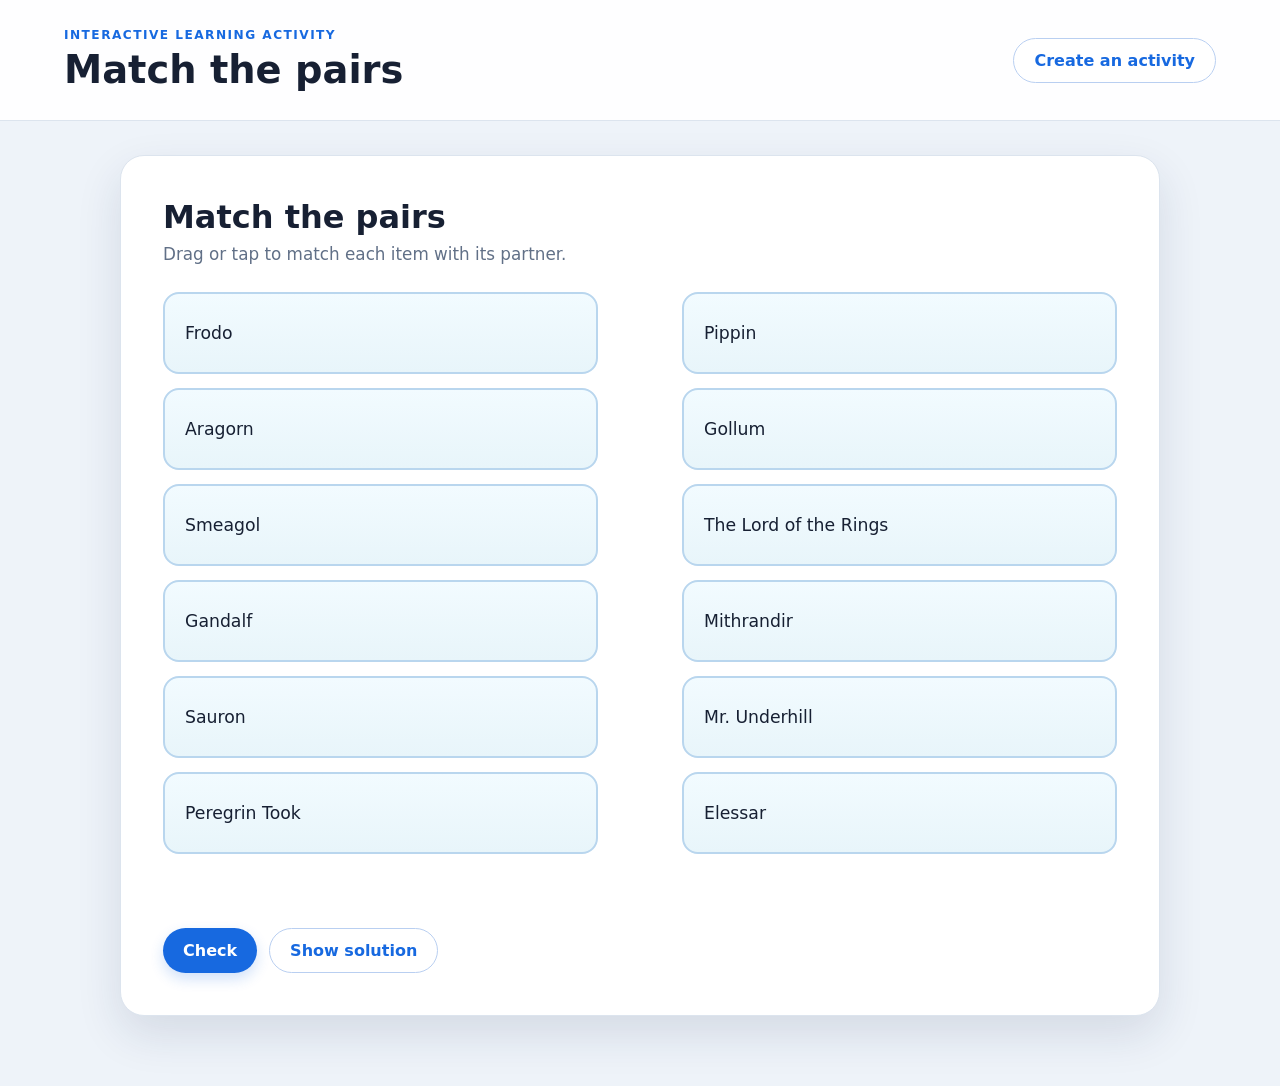
==== index.html @ a9bba8ea "Add files via upload" ====
<!doctype html>
<html lang="en">
<head>
  <meta charset="utf-8">
  <meta name="viewport" content="width=device-width,initial-scale=1">
  <title>Matching Activity</title>
  <link rel="stylesheet" href="css/shared.css">
  <link rel="stylesheet" href="css/player.css">
</head>
<body>
  <header class="site-header">
    <div>
      <p class="eyebrow">Interactive learning activity</p>
      <h1 id="pageTitle">Matching Activity</h1>
    </div>
    <a class="button button-secondary" href="creator.html">Create an activity</a>
  </header>
  <main class="page-shell">
    <div id="activityRoot" class="activity-card" aria-live="polite"></div>
  </main>
  <script src="js/matching-engine.js"></script>
  <script src="js/player.js"></script>
</body>
</html>
---- css/shared.css ----
:root{--ink:#172033;--muted:#617087;--line:#dce4ee;--surface:#fff;--soft:#f5f8fc;--brand:#1769e0;--brand-dark:#0f52b7;--success:#159a78;--danger:#df3154;--shadow:0 18px 45px rgba(26,45,80,.12);font-family:Inter,ui-sans-serif,system-ui,-apple-system,BlinkMacSystemFont,"Segoe UI",sans-serif;color:var(--ink);background:#eef3f9}*{box-sizing:border-box}body{margin:0;min-height:100vh}button,input,textarea{font:inherit}button{cursor:pointer}.site-header{display:flex;align-items:center;justify-content:space-between;gap:24px;padding:28px clamp(20px,5vw,72px);background:rgba(255,255,255,.9);border-bottom:1px solid var(--line);backdrop-filter:blur(12px)}h1,h2,p{margin-top:0}h1{margin-bottom:0;font-size:clamp(1.7rem,3vw,2.7rem)}h2{margin-bottom:12px}.eyebrow{margin-bottom:5px;color:var(--brand);font-weight:800;text-transform:uppercase;letter-spacing:.12em;font-size:.76rem}.button{display:inline-flex;align-items:center;justify-content:center;border:0;border-radius:999px;background:var(--brand);color:white;padding:12px 20px;font-weight:800;text-decoration:none;box-shadow:0 6px 14px rgba(23,105,224,.2)}.button:hover{background:var(--brand-dark)}.button:focus-visible,.match-item:focus-visible,input:focus-visible,textarea:focus-visible,summary:focus-visible{outline:4px solid rgba(23,105,224,.25);outline-offset:2px}.button-secondary{background:white;color:var(--brand);border:1px solid #b9cff1;box-shadow:none}.button-secondary:hover{background:#edf4ff}.page-shell{width:min(1040px,calc(100% - 32px));margin:34px auto 70px}.activity-card,.creator-panel,.preview-panel{background:var(--surface);border:1px solid var(--line);border-radius:24px;box-shadow:var(--shadow)}.notice{color:var(--muted);font-size:.92rem}.danger{color:var(--danger)}@media(max-width:640px){.site-header{align-items:flex-start;flex-direction:column;padding:20px}.site-header .button{width:100%}.page-shell{width:min(100% - 20px,1040px);margin-top:16px}}
---- css/player.css ----
.activity-card{padding:clamp(18px,4vw,42px)}.activity-header{margin-bottom:28px}.activity-header h2{font-size:clamp(1.35rem,3vw,2rem);margin-bottom:8px}.activity-instructions{color:var(--muted);font-size:1.05rem}.match-board{display:grid;grid-template-columns:minmax(0,1fr) minmax(0,1fr);gap:18px clamp(24px,8vw,84px);position:relative}.match-column{display:grid;gap:14px;align-content:start}.match-item{width:100%;min-height:82px;padding:15px 20px;border:2px solid #b9d6ee;border-radius:16px;background:linear-gradient(180deg,#f2fbff,#e8f5fa);color:var(--ink);font-size:1.08rem;text-align:left;display:flex;align-items:center;gap:14px;position:relative;transition:.18s transform,.18s box-shadow,.18s border-color}.match-item:hover{transform:translateY(-2px);box-shadow:0 9px 20px rgba(26,76,120,.12)}.match-item.selected{border-color:var(--brand);box-shadow:0 0 0 5px rgba(23,105,224,.14)}.match-item.dragging{opacity:.45}.match-item.drag-over{border-color:var(--success);box-shadow:0 0 0 5px rgba(21,154,120,.15)}.match-item.used{opacity:.28;pointer-events:none}.match-item img,.result-content img{width:72px;height:58px;object-fit:cover;border-radius:10px;background:#fff}.match-item .item-text{overflow-wrap:anywhere}.activity-actions{display:flex;flex-wrap:wrap;gap:12px;margin-top:28px}.activity-actions .button[hidden]{display:none}.status-message{min-height:28px;margin-top:18px;font-weight:800}.results-list{display:grid;gap:14px}.result-row{display:grid;grid-template-columns:1fr 72px 1fr;align-items:stretch;border-radius:16px;overflow:hidden;color:white;min-height:92px}.result-row.correct{background:linear-gradient(135deg,#49c3a4,#24a882)}.result-row.incorrect{background:linear-gradient(135deg,#f04563,#d91d48)}.result-content{display:flex;align-items:center;gap:12px;padding:17px 22px;font-size:1.08rem}.result-mark{display:flex;align-items:center;justify-content:center;font-size:2rem;font-weight:900;border-left:1px solid rgba(255,255,255,.18);border-right:1px solid rgba(255,255,255,.18);background:rgba(255,255,255,.08)}.score-wrap{display:flex;align-items:center;gap:16px;margin-top:26px}.score-track{height:16px;flex:1;min-width:120px;background:#dfe5eb;border-radius:999px;overflow:hidden}.score-fill{height:100%;background:var(--success);transition:width .35s ease}.score-text{font-size:1.35rem;font-weight:900}.flash-wrong{animation:wrongFlash .72s ease}.flash-correct{animation:correctFlash .72s ease}@keyframes wrongFlash{0%,100%{background:linear-gradient(180deg,#f2fbff,#e8f5fa)}50%{background:#ffdbe2;border-color:var(--danger)}}@keyframes correctFlash{0%,100%{background:linear-gradient(180deg,#f2fbff,#e8f5fa)}50%{background:#d8f6ed;border-color:var(--success)}}@media(max-width:700px){.match-board{gap:12px}.match-item{min-height:72px;padding:12px;font-size:.98rem;flex-direction:column;align-items:flex-start}.match-item img{width:100%;height:90px}.result-row{grid-template-columns:1fr 48px 1fr}.result-content{padding:13px;font-size:.95rem;flex-direction:column;align-items:flex-start}.result-content img{width:100%;height:90px}.result-mark{font-size:1.5rem}}@media(max-width:430px){.activity-card{padding:14px}.match-board{gap:8px}.match-item{padding:9px;min-height:62px;border-radius:12px;font-size:.9rem}.match-item img{height:70px}.activity-actions .button{flex:1 1 120px;padding:11px}}
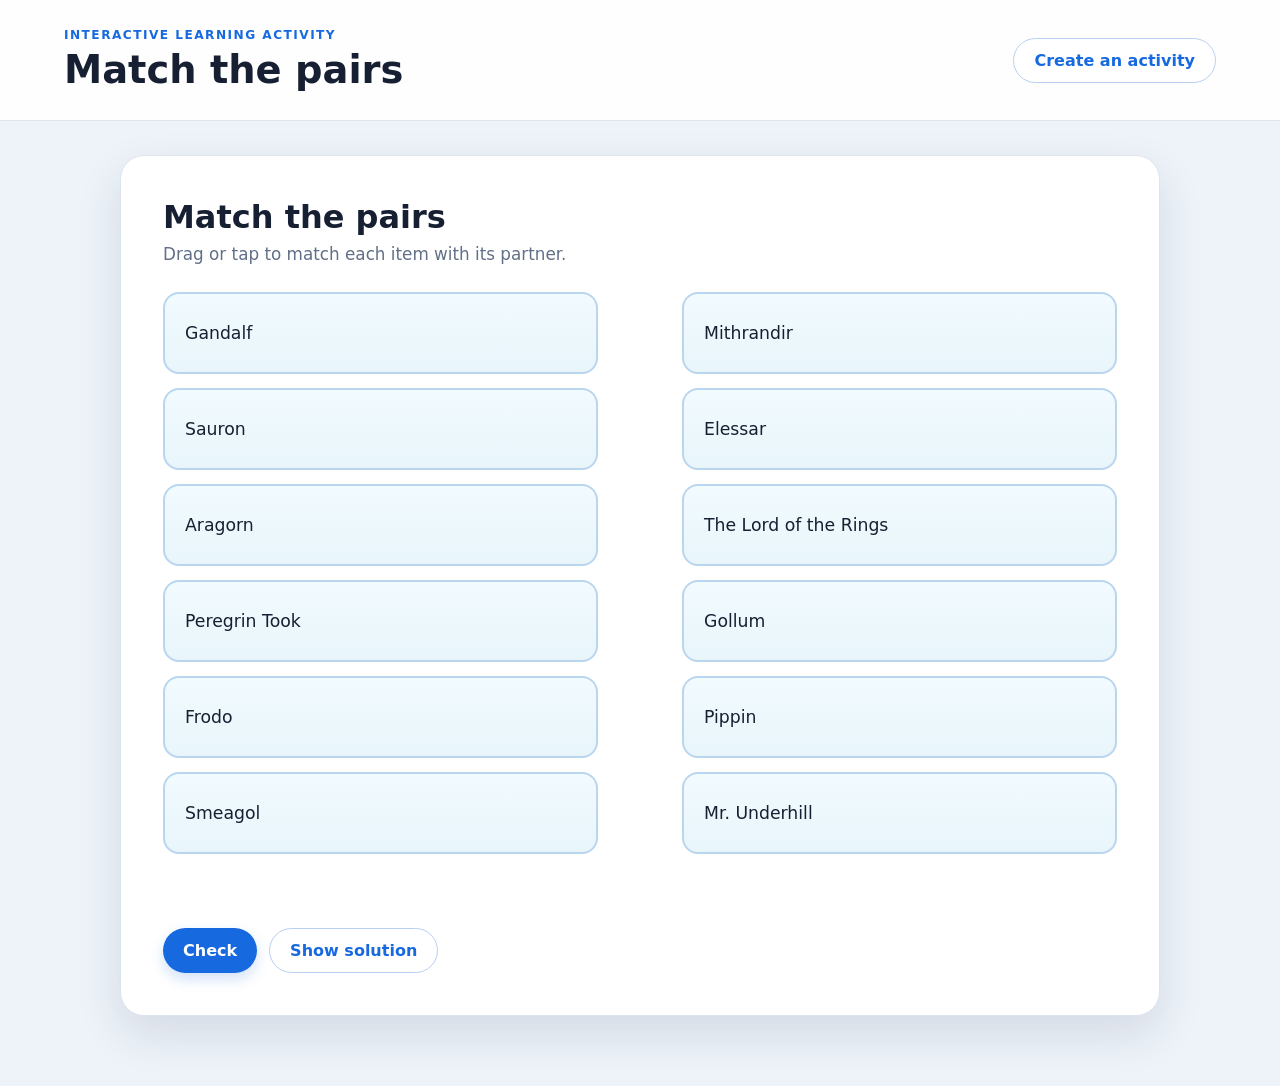
==== commit c99492c9: "Update index.html" ====
--- a/index.html
+++ b/index.html
@@ -3,6 +3,7 @@
 <head>
   <meta charset="utf-8">
   <meta name="viewport" content="width=device-width,initial-scale=1">
+    <meta name="description" content="Interactive matching activity">
   <title>Matching Activity</title>
   <link rel="stylesheet" href="css/shared.css">
   <link rel="stylesheet" href="css/player.css">
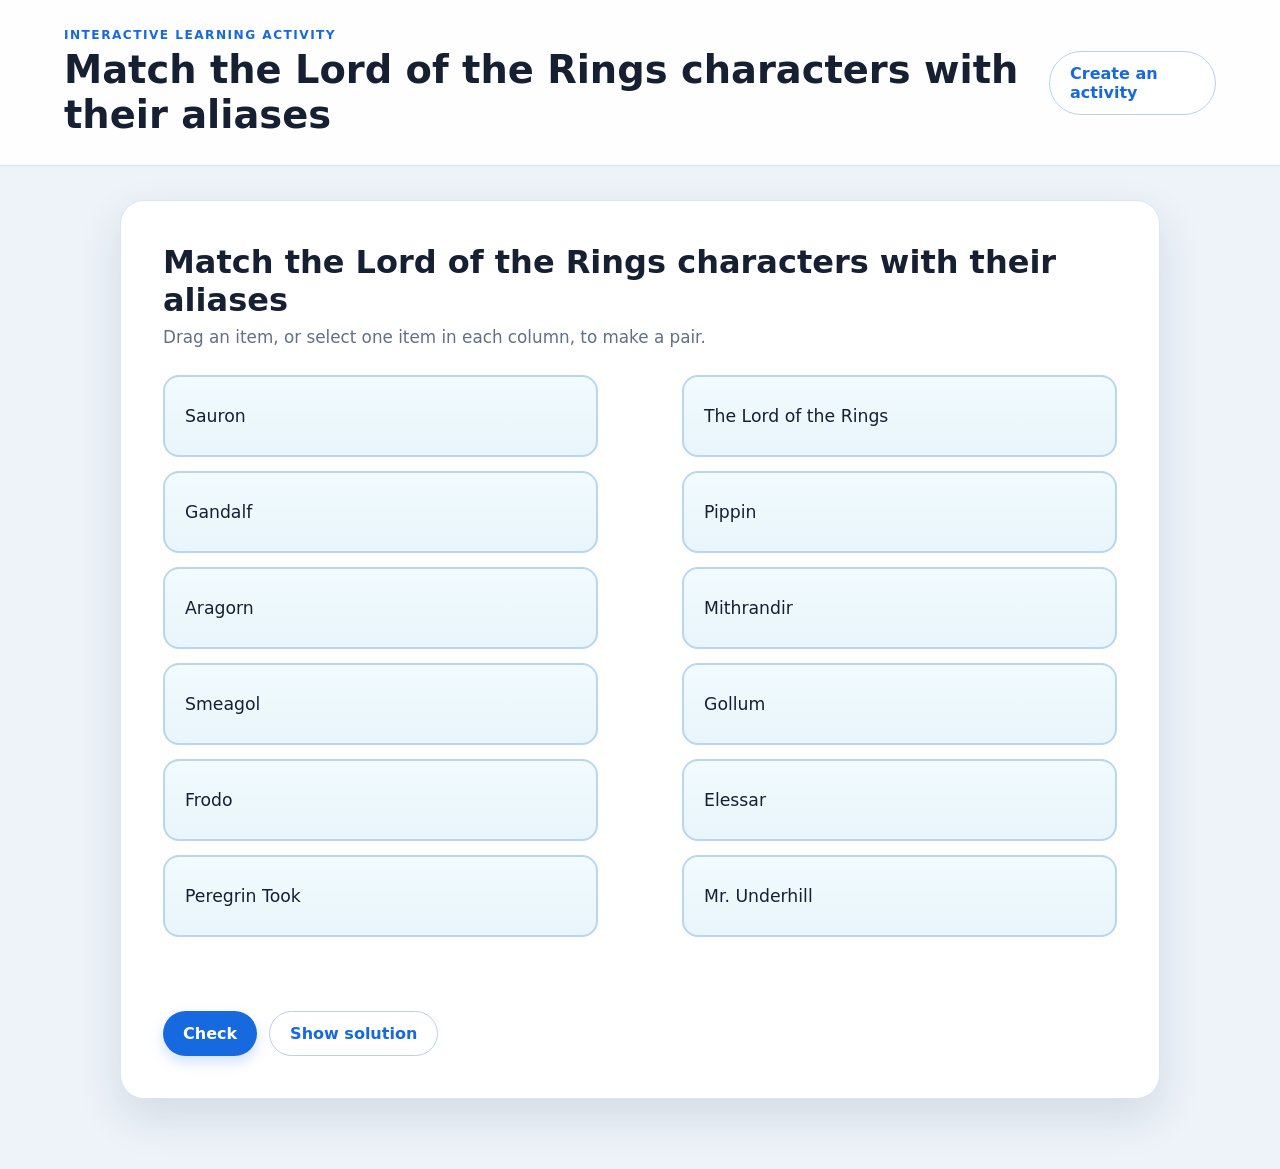
==== commit ef15f7b2: "Add files via upload" ====
--- a/index.html
+++ b/index.html
@@ -2,8 +2,8 @@
 <html lang="en">
 <head>
   <meta charset="utf-8">
-  <meta name="viewport" content="width=device-width,initial-scale=1">
-    <meta name="description" content="Interactive matching activity">
+  <meta name="viewport" content="width=device-width, initial-scale=1">
+  <meta name="description" content="Interactive matching activity">
   <title>Matching Activity</title>
   <link rel="stylesheet" href="css/shared.css">
   <link rel="stylesheet" href="css/player.css">
--- a/css/player.css
+++ b/css/player.css
@@ -1 +1 @@
-.activity-card{padding:clamp(18px,4vw,42px)}.activity-header{margin-bottom:28px}.activity-header h2{font-size:clamp(1.35rem,3vw,2rem);margin-bottom:8px}.activity-instructions{color:var(--muted);font-size:1.05rem}.match-board{display:grid;grid-template-columns:minmax(0,1fr) minmax(0,1fr);gap:18px clamp(24px,8vw,84px);position:relative}.match-column{display:grid;gap:14px;align-content:start}.match-item{width:100%;min-height:82px;padding:15px 20px;border:2px solid #b9d6ee;border-radius:16px;background:linear-gradient(180deg,#f2fbff,#e8f5fa);color:var(--ink);font-size:1.08rem;text-align:left;display:flex;align-items:center;gap:14px;position:relative;transition:.18s transform,.18s box-shadow,.18s border-color}.match-item:hover{transform:translateY(-2px);box-shadow:0 9px 20px rgba(26,76,120,.12)}.match-item.selected{border-color:var(--brand);box-shadow:0 0 0 5px rgba(23,105,224,.14)}.match-item.dragging{opacity:.45}.match-item.drag-over{border-color:var(--success);box-shadow:0 0 0 5px rgba(21,154,120,.15)}.match-item.used{opacity:.28;pointer-events:none}.match-item img,.result-content img{width:72px;height:58px;object-fit:cover;border-radius:10px;background:#fff}.match-item .item-text{overflow-wrap:anywhere}.activity-actions{display:flex;flex-wrap:wrap;gap:12px;margin-top:28px}.activity-actions .button[hidden]{display:none}.status-message{min-height:28px;margin-top:18px;font-weight:800}.results-list{display:grid;gap:14px}.result-row{display:grid;grid-template-columns:1fr 72px 1fr;align-items:stretch;border-radius:16px;overflow:hidden;color:white;min-height:92px}.result-row.correct{background:linear-gradient(135deg,#49c3a4,#24a882)}.result-row.incorrect{background:linear-gradient(135deg,#f04563,#d91d48)}.result-content{display:flex;align-items:center;gap:12px;padding:17px 22px;font-size:1.08rem}.result-mark{display:flex;align-items:center;justify-content:center;font-size:2rem;font-weight:900;border-left:1px solid rgba(255,255,255,.18);border-right:1px solid rgba(255,255,255,.18);background:rgba(255,255,255,.08)}.score-wrap{display:flex;align-items:center;gap:16px;margin-top:26px}.score-track{height:16px;flex:1;min-width:120px;background:#dfe5eb;border-radius:999px;overflow:hidden}.score-fill{height:100%;background:var(--success);transition:width .35s ease}.score-text{font-size:1.35rem;font-weight:900}.flash-wrong{animation:wrongFlash .72s ease}.flash-correct{animation:correctFlash .72s ease}@keyframes wrongFlash{0%,100%{background:linear-gradient(180deg,#f2fbff,#e8f5fa)}50%{background:#ffdbe2;border-color:var(--danger)}}@keyframes correctFlash{0%,100%{background:linear-gradient(180deg,#f2fbff,#e8f5fa)}50%{background:#d8f6ed;border-color:var(--success)}}@media(max-width:700px){.match-board{gap:12px}.match-item{min-height:72px;padding:12px;font-size:.98rem;flex-direction:column;align-items:flex-start}.match-item img{width:100%;height:90px}.result-row{grid-template-columns:1fr 48px 1fr}.result-content{padding:13px;font-size:.95rem;flex-direction:column;align-items:flex-start}.result-content img{width:100%;height:90px}.result-mark{font-size:1.5rem}}@media(max-width:430px){.activity-card{padding:14px}.match-board{gap:8px}.match-item{padding:9px;min-height:62px;border-radius:12px;font-size:.9rem}.match-item img{height:70px}.activity-actions .button{flex:1 1 120px;padding:11px}}
+.activity-card{padding:clamp(18px,4vw,42px)}.activity-header{margin-bottom:28px}.activity-header h2{font-size:clamp(1.35rem,3vw,2rem);margin-bottom:8px}.activity-instructions{color:var(--muted);font-size:1.05rem}.match-board{display:grid;grid-template-columns:minmax(0,1fr) minmax(0,1fr);gap:18px clamp(24px,8vw,84px);position:relative}.match-column{display:grid;gap:14px;align-content:start}.match-item{width:100%;min-height:82px;padding:15px 20px;border:2px solid #b9d6ee;border-radius:16px;background:linear-gradient(180deg,#f2fbff,#e8f5fa);color:var(--ink);font-size:1.08rem;text-align:left;display:flex;align-items:center;gap:14px;position:relative;transition:.18s transform,.18s box-shadow,.18s border-color;touch-action:none;user-select:none;-webkit-user-select:none}.match-item:hover{transform:translateY(-2px);box-shadow:0 9px 20px rgba(26,76,120,.12)}.match-item.selected{border-color:var(--brand);box-shadow:0 0 0 5px rgba(23,105,224,.14)}.match-item.dragging{opacity:.45}.match-item.drag-over{border-color:var(--success);box-shadow:0 0 0 5px rgba(21,154,120,.15)}.match-item.used{opacity:.28;pointer-events:none}.match-item img,.result-content img{width:72px;height:58px;object-fit:cover;border-radius:10px;background:#fff}.match-item .item-text{overflow-wrap:anywhere}.activity-actions{display:flex;flex-wrap:wrap;gap:12px;margin-top:28px}.activity-actions .button[hidden]{display:none}.status-message{min-height:28px;margin-top:18px;font-weight:800}.results-list{display:grid;gap:14px}.result-row{display:grid;grid-template-columns:1fr 72px 1fr;align-items:stretch;border-radius:16px;overflow:hidden;color:white;min-height:92px}.result-row.correct{background:linear-gradient(135deg,#49c3a4,#24a882)}.result-row.incorrect{background:linear-gradient(135deg,#f04563,#d91d48)}.result-content{display:flex;align-items:center;gap:12px;padding:17px 22px;font-size:1.08rem}.result-mark{display:flex;align-items:center;justify-content:center;font-size:2rem;font-weight:900;border-left:1px solid rgba(255,255,255,.18);border-right:1px solid rgba(255,255,255,.18);background:rgba(255,255,255,.08)}.score-wrap{display:flex;align-items:center;gap:16px;margin-top:26px}.score-track{height:16px;flex:1;min-width:120px;background:#dfe5eb;border-radius:999px;overflow:hidden}.score-fill{height:100%;background:var(--success);transition:width .35s ease}.score-text{font-size:1.35rem;font-weight:900}.flash-wrong{animation:wrongFlash .72s ease}.flash-correct{animation:correctFlash .72s ease}@keyframes wrongFlash{0%,100%{background:linear-gradient(180deg,#f2fbff,#e8f5fa)}50%{background:#ffdbe2;border-color:var(--danger)}}@keyframes correctFlash{0%,100%{background:linear-gradient(180deg,#f2fbff,#e8f5fa)}50%{background:#d8f6ed;border-color:var(--success)}}@media(max-width:700px){.match-board{gap:12px}.match-item{min-height:72px;padding:12px;font-size:.98rem;flex-direction:column;align-items:flex-start}.match-item img{width:100%;height:90px}.result-row{grid-template-columns:1fr 48px 1fr}.result-content{padding:13px;font-size:.95rem;flex-direction:column;align-items:flex-start}.result-content img{width:100%;height:90px}.result-mark{font-size:1.5rem}}@media(max-width:430px){.activity-card{padding:14px}.match-board{gap:8px}.match-item{padding:9px;min-height:62px;border-radius:12px;font-size:.9rem}.match-item img{height:70px}.activity-actions .button{flex:1 1 120px;padding:11px}}
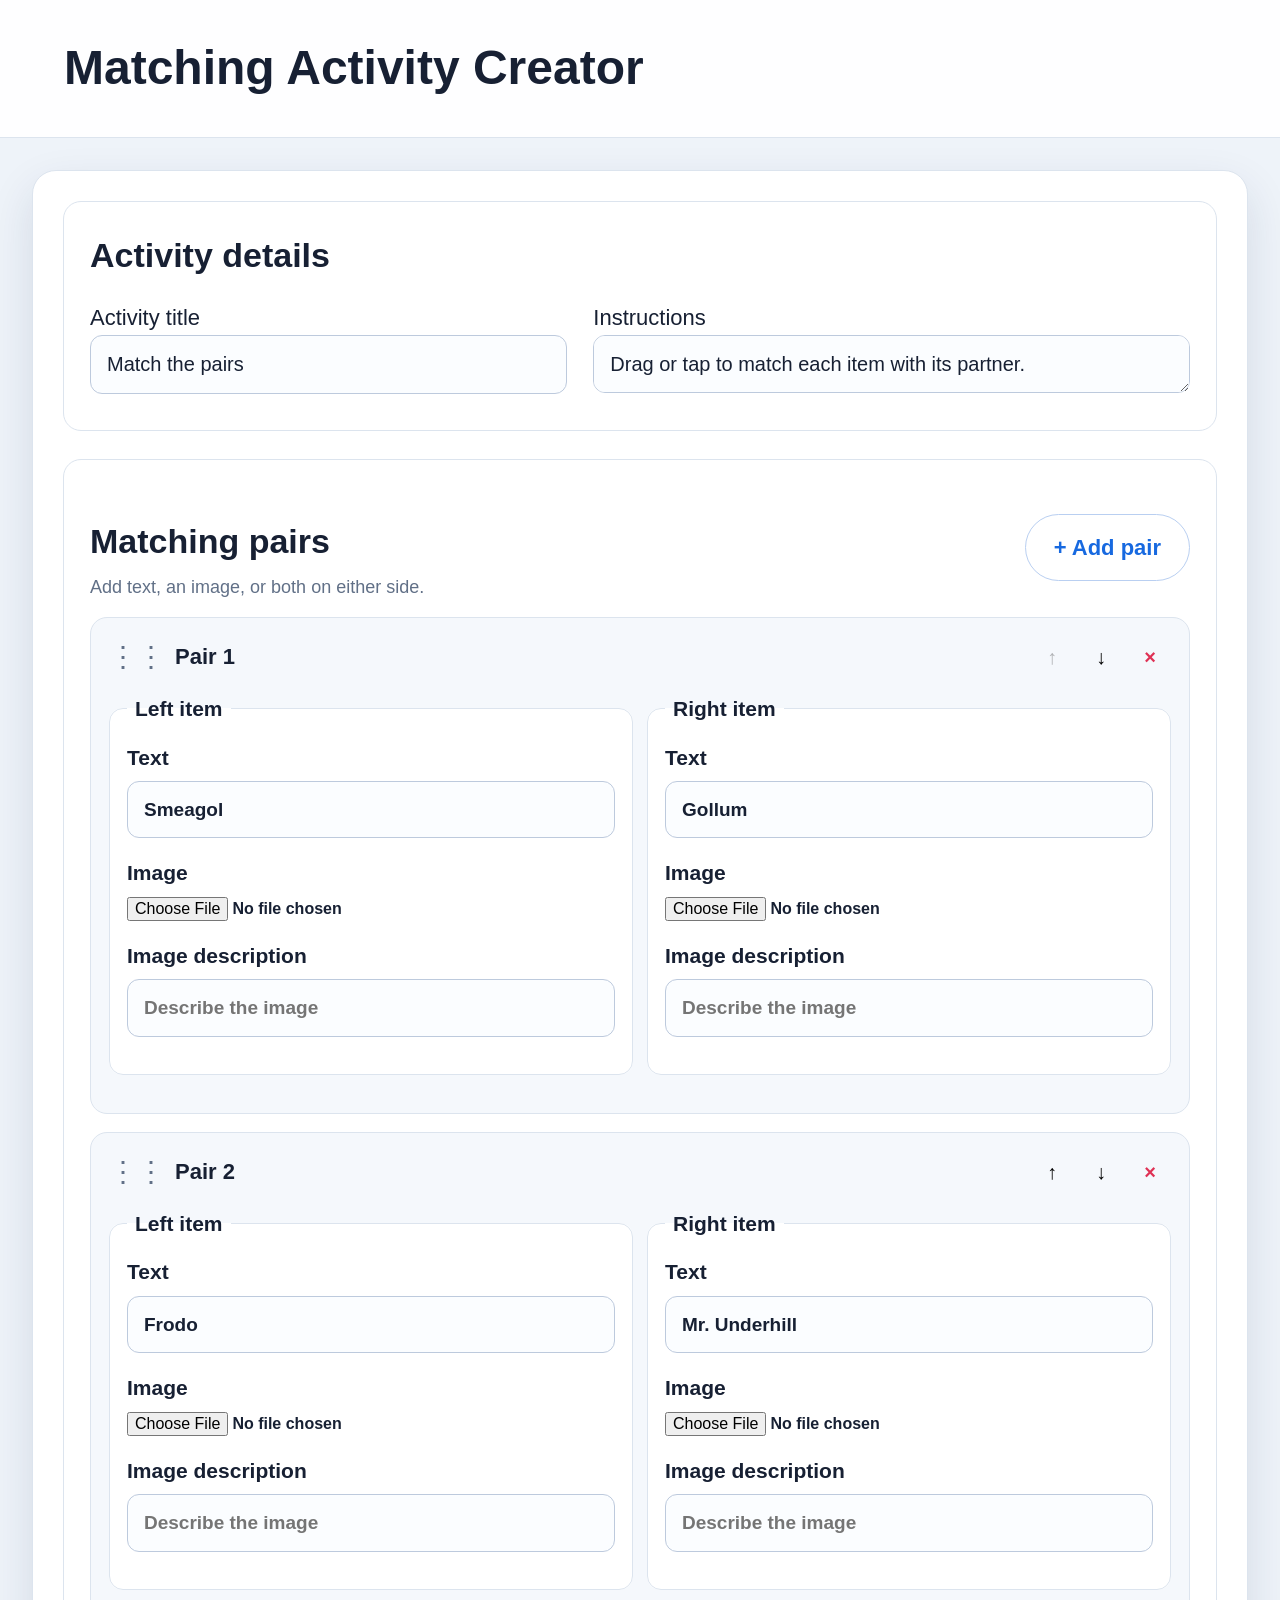
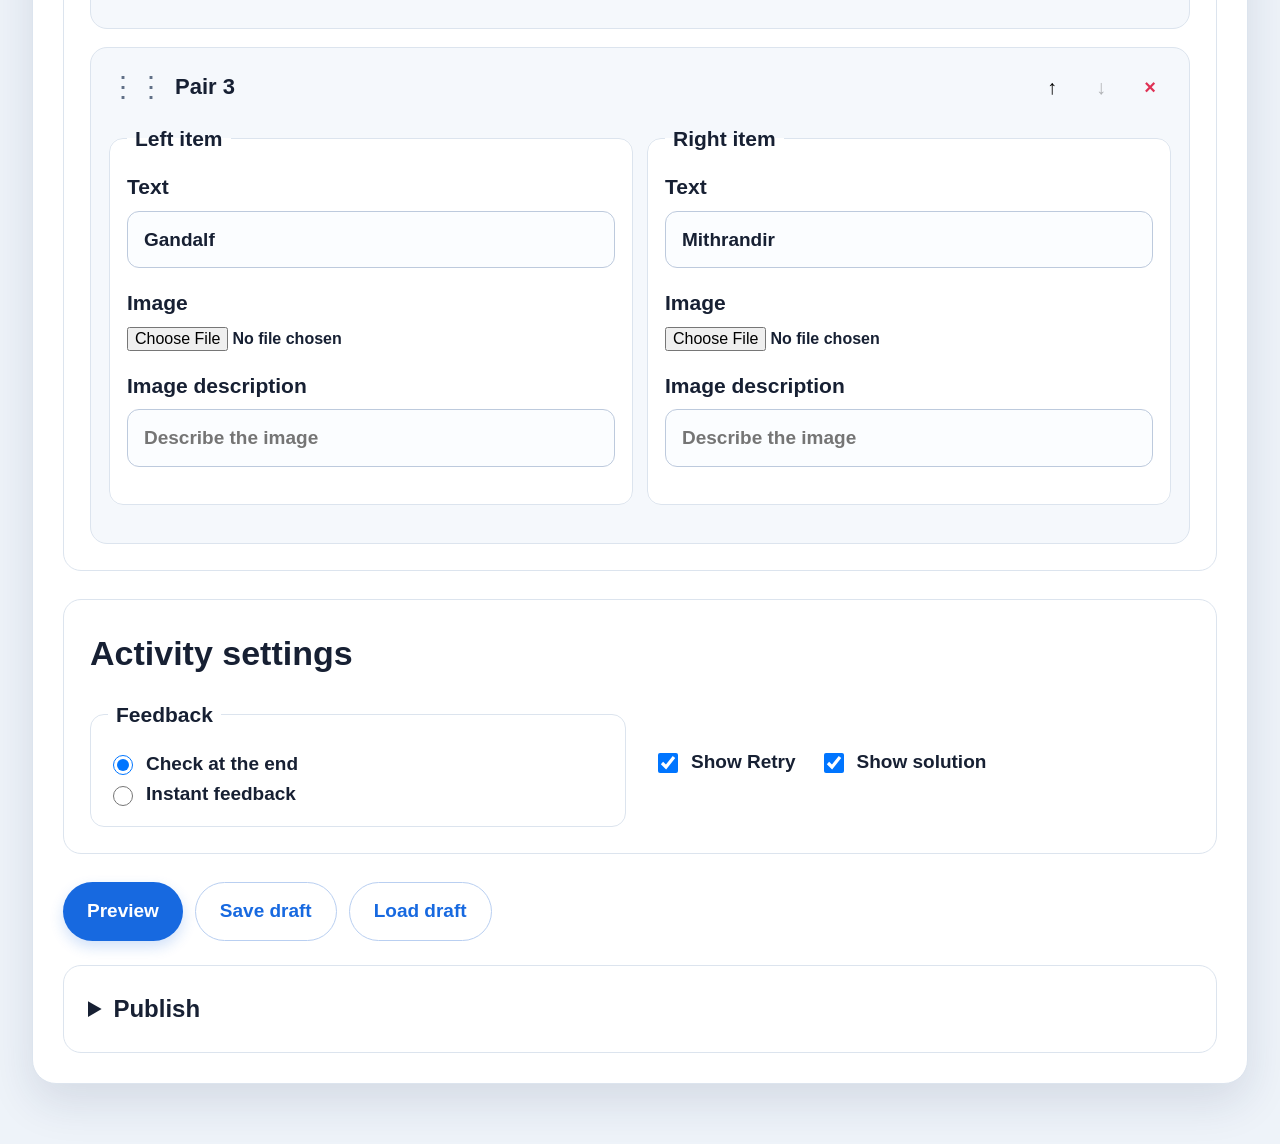
==== commit 01e4d51b: "Rename creator.html to index.html" ====
--- a/index.html
+++ b/index.html
@@ -2,24 +2,534 @@
 <html lang="en">
 <head>
   <meta charset="utf-8">
-  <meta name="viewport" content="width=device-width, initial-scale=1">
-  <meta name="description" content="Interactive matching activity">
-  <title>Matching Activity</title>
+
+  <meta
+    name="viewport"
+    content="width=device-width, initial-scale=1"
+  >
+
+  <meta
+    name="description"
+    content="Create interactive matching activities"
+  >
+
+  <title>Matching Activity Creator</title>
+
   <link rel="stylesheet" href="css/shared.css">
+  <link rel="stylesheet" href="css/creator.css">
   <link rel="stylesheet" href="css/player.css">
 </head>
+
 <body>
+
   <header class="site-header">
     <div>
-      <p class="eyebrow">Interactive learning activity</p>
-      <h1 id="pageTitle">Matching Activity</h1>
+      <h1>Matching Activity Creator</h1>
     </div>
-    <a class="button button-secondary" href="creator.html">Create an activity</a>
+
+   
   </header>
-  <main class="page-shell">
-    <div id="activityRoot" class="activity-card" aria-live="polite"></div>
+
+  <main class="creator-layout">
+
+    <section
+      class="creator-panel"
+      aria-labelledby="activityDetailsTitle"
+    >
+
+      <!-- Activity details -->
+
+      <section class="creator-section">
+
+        <h2 id="activityDetailsTitle">
+          Activity details
+        </h2>
+
+        <label>
+          Activity title
+
+          <input
+            id="activityTitle"
+            type="text"
+            value="Match the pairs"
+          >
+        </label>
+
+        <label>
+          Instructions
+
+          <textarea
+            id="instructions"
+            rows="3"
+          >Drag or tap to match each item with its partner.</textarea>
+        </label>
+
+      </section>
+
+
+      <!-- Matching pairs -->
+
+      <section class="creator-section">
+
+        <div class="section-heading">
+
+          <div>
+            <h2>Matching pairs</h2>
+
+            <p>
+              Add text, an image, or both on either side.
+            </p>
+          </div>
+
+          <button
+            id="addPair"
+            class="button button-secondary"
+            type="button"
+          >
+            + Add pair
+          </button>
+
+        </div>
+
+        <div
+          id="pairList"
+          class="pair-list"
+        ></div>
+
+      </section>
+
+
+      <!-- Activity settings -->
+
+      <section
+        class="creator-section settings-section"
+        aria-labelledby="settingsTitle"
+      >
+
+        <h2 id="settingsTitle">
+          Activity settings
+        </h2>
+
+        <fieldset>
+
+          <legend>Feedback</legend>
+
+          <label class="inline">
+
+            <input
+              type="radio"
+              name="feedbackMode"
+              value="check"
+              checked
+            >
+
+            Check at the end
+
+          </label>
+
+          <label class="inline">
+
+            <input
+              type="radio"
+              name="feedbackMode"
+              value="instant"
+            >
+
+            Instant feedback
+
+          </label>
+
+        </fieldset>
+
+        <div class="toggle-grid">
+
+          <label class="inline">
+
+            <input
+              id="allowRetry"
+              type="checkbox"
+              checked
+            >
+
+            Show Retry
+
+          </label>
+
+          <label class="inline">
+
+            <input
+              id="allowSolution"
+              type="checkbox"
+              checked
+            >
+
+            Show solution
+
+          </label>
+
+        </div>
+
+      </section>
+
+
+      <!-- Main actions -->
+
+      <div class="creator-actions">
+
+        <button
+          id="previewButton"
+          class="button"
+          type="button"
+        >
+          Preview
+        </button>
+
+        <button
+          id="saveDraft"
+          class="button button-secondary"
+          type="button"
+        >
+          Save draft
+        </button>
+
+        <button
+          id="loadDraft"
+          class="button button-secondary"
+          type="button"
+        >
+          Load draft
+        </button>
+
+      </div>
+
+
+      <!-- Publish -->
+
+      <details class="export-panel">
+
+        <summary>
+          Publish
+        </summary>
+
+        <p class="notice">
+          Download, share or embed your matching activity.
+        </p>
+
+        <div class="export-grid">
+
+          <button
+            id="downloadHtml"
+            class="button"
+            type="button"
+          >
+            Download HTML
+          </button>
+
+          <button
+            id="downloadJson"
+            class="button button-secondary"
+            type="button"
+          >
+            Download JSON
+          </button>
+
+          <label class="button button-secondary file-button">
+
+            Import JSON
+
+            <input
+              id="importJson"
+              type="file"
+              accept="application/json,.json"
+              hidden
+            >
+
+          </label>
+
+          <button
+            id="makeLink"
+            class="button button-secondary"
+            type="button"
+          >
+            Create share link
+          </button>
+
+        </div>
+
+        <label>
+          Shareable link
+
+          <textarea
+            id="shareLink"
+            rows="3"
+            readonly
+          ></textarea>
+        </label>
+
+        <label>
+          Embed code
+
+          <textarea
+            id="embedCode"
+            rows="4"
+            readonly
+          ></textarea>
+        </label>
+
+        <div class="qr-wrap">
+
+          <img
+            id="qrImage"
+            alt="QR code for the activity"
+            hidden
+          >
+
+          <p
+            id="shareNotice"
+            class="notice"
+          ></p>
+
+        </div>
+
+      </details>
+
+    </section>
+
   </main>
+
+
+  <!-- Preview modal -->
+
+  <div
+    id="previewModal"
+    class="preview-modal"
+    role="dialog"
+    aria-modal="true"
+    aria-labelledby="previewTitle"
+    hidden
+  >
+
+    <div
+      id="previewBackdrop"
+      class="preview-backdrop"
+    ></div>
+
+    <section class="preview-dialog">
+
+      <header class="preview-dialog-header">
+
+        <div>
+
+          <p class="eyebrow">
+            Learner view
+          </p>
+
+          <h2 id="previewTitle">
+            Activity preview
+          </h2>
+
+        </div>
+
+        <button
+          id="closePreview"
+          class="preview-close"
+          type="button"
+          aria-label="Close preview"
+        >
+          ×
+        </button>
+
+      </header>
+
+      <div class="preview-dialog-body">
+
+        <div
+          id="previewRoot"
+          class="activity-card"
+        ></div>
+
+      </div>
+
+      <footer class="preview-dialog-footer">
+
+        <button
+          id="closePreviewButton"
+          class="button button-secondary"
+          type="button"
+        >
+          Close preview
+        </button>
+
+      </footer>
+
+    </section>
+
+  </div>
+
+
+  <!-- Matching pair template -->
+
+  <template id="pairTemplate">
+
+    <article
+      class="pair-editor"
+      draggable="true"
+    >
+
+      <div class="pair-editor-top">
+
+        <span
+          class="drag-handle"
+          aria-hidden="true"
+        >
+          ⋮⋮
+        </span>
+
+        <strong class="pair-number"></strong>
+
+        <div class="pair-editor-buttons">
+
+          <button
+            class="move-up icon-button"
+            type="button"
+            aria-label="Move pair up"
+          >
+            ↑
+          </button>
+
+          <button
+            class="move-down icon-button"
+            type="button"
+            aria-label="Move pair down"
+          >
+            ↓
+          </button>
+
+          <button
+            class="delete-pair icon-button danger"
+            type="button"
+            aria-label="Delete pair"
+          >
+            ×
+          </button>
+
+        </div>
+
+      </div>
+
+      <div class="pair-sides">
+
+        <fieldset class="side-editor">
+
+          <legend>Left item</legend>
+
+          <label>
+            Text
+
+            <input
+              class="left-text"
+              type="text"
+            >
+          </label>
+
+          <label>
+            Image
+
+            <input
+              class="left-image"
+              type="file"
+              accept="image/*"
+            >
+          </label>
+
+          <label>
+            Image description
+
+            <input
+              class="left-alt"
+              type="text"
+              placeholder="Describe the image"
+            >
+          </label>
+
+          <img
+            class="left-preview image-preview"
+            alt=""
+            hidden
+          >
+
+          <button
+            class="remove-left-image text-button"
+            type="button"
+            hidden
+          >
+            Remove image
+          </button>
+
+        </fieldset>
+
+
+        <fieldset class="side-editor">
+
+          <legend>Right item</legend>
+
+          <label>
+            Text
+
+            <input
+              class="right-text"
+              type="text"
+            >
+          </label>
+
+          <label>
+            Image
+
+            <input
+              class="right-image"
+              type="file"
+              accept="image/*"
+            >
+          </label>
+
+          <label>
+            Image description
+
+            <input
+              class="right-alt"
+              type="text"
+              placeholder="Describe the image"
+            >
+          </label>
+
+          <img
+            class="right-preview image-preview"
+            alt=""
+            hidden
+          >
+
+          <button
+            class="remove-right-image text-button"
+            type="button"
+            hidden
+          >
+            Remove image
+          </button>
+
+        </fieldset>
+
+      </div>
+
+    </article>
+
+  </template>
+
+
   <script src="js/matching-engine.js"></script>
   <script src="js/player.js"></script>
+  <script src="js/storage.js"></script>
+  <script src="js/export.js"></script>
+  <script src="js/creator.js"></script>
+
 </body>
 </html>
--- a/css/shared.css
+++ b/css/shared.css
@@ -1 +1,177 @@
-:root{--ink:#172033;--muted:#617087;--line:#dce4ee;--surface:#fff;--soft:#f5f8fc;--brand:#1769e0;--brand-dark:#0f52b7;--success:#159a78;--danger:#df3154;--shadow:0 18px 45px rgba(26,45,80,.12);font-family:Inter,ui-sans-serif,system-ui,-apple-system,BlinkMacSystemFont,"Segoe UI",sans-serif;color:var(--ink);background:#eef3f9}*{box-sizing:border-box}body{margin:0;min-height:100vh}button,input,textarea{font:inherit}button{cursor:pointer}.site-header{display:flex;align-items:center;justify-content:space-between;gap:24px;padding:28px clamp(20px,5vw,72px);background:rgba(255,255,255,.9);border-bottom:1px solid var(--line);backdrop-filter:blur(12px)}h1,h2,p{margin-top:0}h1{margin-bottom:0;font-size:clamp(1.7rem,3vw,2.7rem)}h2{margin-bottom:12px}.eyebrow{margin-bottom:5px;color:var(--brand);font-weight:800;text-transform:uppercase;letter-spacing:.12em;font-size:.76rem}.button{display:inline-flex;align-items:center;justify-content:center;border:0;border-radius:999px;background:var(--brand);color:white;padding:12px 20px;font-weight:800;text-decoration:none;box-shadow:0 6px 14px rgba(23,105,224,.2)}.button:hover{background:var(--brand-dark)}.button:focus-visible,.match-item:focus-visible,input:focus-visible,textarea:focus-visible,summary:focus-visible{outline:4px solid rgba(23,105,224,.25);outline-offset:2px}.button-secondary{background:white;color:var(--brand);border:1px solid #b9cff1;box-shadow:none}.button-secondary:hover{background:#edf4ff}.page-shell{width:min(1040px,calc(100% - 32px));margin:34px auto 70px}.activity-card,.creator-panel,.preview-panel{background:var(--surface);border:1px solid var(--line);border-radius:24px;box-shadow:var(--shadow)}.notice{color:var(--muted);font-size:.92rem}.danger{color:var(--danger)}@media(max-width:640px){.site-header{align-items:flex-start;flex-direction:column;padding:20px}.site-header .button{width:100%}.page-shell{width:min(100% - 20px,1040px);margin-top:16px}}
+:root {
+  --ink: #172033;
+  --muted: #617087;
+  --line: #dce4ee;
+  --surface: #ffffff;
+  --soft: #f5f8fc;
+  --brand: #1769e0;
+  --brand-dark: #0f52b7;
+  --success: #159a78;
+  --danger: #df3154;
+  --shadow: 0 18px 45px rgba(26, 45, 80, 0.12);
+
+  font-family: "Century Gothic", Arial, sans-serif;
+  color: var(--ink);
+  background: #eef3f9;
+}
+
+* {
+  box-sizing: border-box;
+}
+
+body {
+  margin: 0;
+  min-height: 100vh;
+  font-family: "Century Gothic", Arial, sans-serif;
+  font-size: 22px;
+  line-height: 1.6;
+  color: var(--ink);
+  background: #eef3f9;
+}
+
+button,
+input,
+textarea {
+  font: inherit;
+}
+
+button {
+  cursor: pointer;
+}
+
+.site-header {
+  display: flex;
+  align-items: center;
+  justify-content: space-between;
+  gap: 24px;
+  padding: 30px clamp(24px, 5vw, 72px);
+  background: rgba(255, 255, 255, 0.9);
+  border-bottom: 1px solid var(--line);
+  backdrop-filter: blur(12px);
+}
+
+h1,
+h2,
+p {
+  margin-top: 0;
+}
+
+h1 {
+  margin-bottom: 0;
+  font-size: clamp(2.2rem, 4vw, 3rem);   /* about 48px on desktop */
+  font-weight: 700;
+}
+
+h2 {
+  margin-bottom: 16px;
+  font-size: 34px;
+}
+
+.eyebrow {
+  margin-bottom: 8px;
+  color: var(--brand);
+  font-weight: 700;
+  text-transform: uppercase;
+  letter-spacing: 0.12em;
+  font-size: 16px;
+}
+
+.button {
+  display: inline-flex;
+  align-items: center;
+  justify-content: center;
+
+  border: 0;
+  border-radius: 999px;
+
+  background: var(--brand);
+  color: white;
+
+  padding: 15px 28px;
+  font-size: 22px;
+  font-weight: 700;
+
+  text-decoration: none;
+  box-shadow: 0 6px 14px rgba(23, 105, 224, 0.2);
+}
+
+.button:hover {
+  background: var(--brand-dark);
+}
+
+.button:focus-visible,
+.match-item:focus-visible,
+input:focus-visible,
+textarea:focus-visible,
+summary:focus-visible {
+  outline: 4px solid rgba(23, 105, 224, 0.25);
+  outline-offset: 2px;
+}
+
+.button-secondary {
+  background: white;
+  color: var(--brand);
+  border: 1px solid #b9cff1;
+  box-shadow: none;
+}
+
+.button-secondary:hover {
+  background: #edf4ff;
+}
+
+.page-shell {
+  width: min(1040px, calc(100% - 32px));
+  margin: 40px auto 70px;
+}
+
+.activity-card,
+.creator-panel,
+.preview-panel {
+  background: var(--surface);
+  border: 1px solid var(--line);
+  border-radius: 24px;
+  box-shadow: var(--shadow);
+}
+
+.notice {
+  color: var(--muted);
+  font-size: 18px;
+}
+
+.danger {
+  color: var(--danger);
+}
+
+@media (max-width: 640px) {
+
+  body {
+    font-size: 20px;
+  }
+
+  .site-header {
+    flex-direction: column;
+    align-items: flex-start;
+    padding: 20px;
+  }
+
+  .site-header .button {
+    width: 100%;
+  }
+
+  h1 {
+    font-size: 38px;
+  }
+
+  h2 {
+    font-size: 28px;
+  }
+
+  .button {
+    font-size: 20px;
+  }
+
+  .page-shell {
+    width: min(calc(100% - 20px), 1040px);
+    margin-top: 16px;
+  }
+}
--- a/css/creator.css
+++ b/css/creator.css
@@ -0,0 +1,570 @@
+.creator-layout {
+  display: block;
+  width: calc(100% - 64px);
+  max-width: 1600px;
+  margin: 32px auto 60px;
+}
+
+.creator-panel,
+.preview-panel {
+  padding: 32px;
+}
+
+.preview-panel {
+  position: sticky;
+  top: 18px;
+}
+.site-header {
+  justify-content: flex-start;
+}
+/* Main labels */
+
+.creator-panel > label,
+.export-panel label,
+.side-editor label {
+  display: grid;
+  gap: 9px;
+
+  margin-bottom: 20px;
+
+  font-family: "Century Gothic", Arial, sans-serif;
+  font-size: 21px;
+  font-weight: 700;
+  line-height: 1.4;
+}
+
+/* Text inputs and text areas */
+
+.creator-panel input[type="text"],
+.creator-panel textarea {
+  width: 100%;
+
+  border: 1px solid #bdcadd;
+  border-radius: 12px;
+
+  padding: 14px 16px;
+
+  background: #fbfdff;
+  color: var(--ink);
+
+  font-family: "Century Gothic", Arial, sans-serif;
+  font-size: 20px;
+  line-height: 1.45;
+}
+
+.creator-panel textarea {
+  resize: vertical;
+  min-height: 110px;
+}
+
+/* Fieldsets */
+
+.creator-panel fieldset {
+  margin: 0 0 20px;
+  padding: 17px;
+
+  border: 1px solid var(--line);
+  border-radius: 14px;
+}
+
+.creator-panel legend {
+  padding: 0 8px;
+
+  font-family: "Century Gothic", Arial, sans-serif;
+  font-size: 21px;
+  font-weight: 800;
+}
+
+/* Radio and checkbox rows */
+
+.inline {
+  display: flex !important;
+  align-items: center;
+  gap: 10px;
+
+  margin: 0 !important;
+
+  font-size: 19px !important;
+  font-weight: 650 !important;
+}
+
+.inline input[type="radio"],
+.inline input[type="checkbox"] {
+  width: 20px;
+  height: 20px;
+}
+
+/* Settings toggles */
+
+.toggle-grid {
+  display: flex;
+  gap: 24px;
+
+  margin-bottom: 26px;
+}
+
+/* Section heading */
+
+.section-heading {
+  display: flex;
+  align-items: flex-start;
+  justify-content: space-between;
+  gap: 18px;
+
+  margin: 28px 0 16px;
+}
+
+.section-heading h2,
+.section-heading h3 {
+  margin-bottom: 6px;
+}
+
+.section-heading p {
+  margin-bottom: 0;
+
+  color: var(--muted);
+
+  font-size: 18px;
+  line-height: 1.5;
+}
+
+/* Pair list */
+
+.pair-list {
+  display: grid;
+  gap: 18px;
+}
+
+.pair-editor {
+  padding: 18px;
+
+  border: 1px solid var(--line);
+  border-radius: 17px;
+
+  background: var(--soft);
+}
+
+.pair-editor.dragging {
+  opacity: 0.5;
+}
+
+.pair-editor-top {
+  display: flex;
+  align-items: center;
+  gap: 10px;
+
+  margin-bottom: 14px;
+}
+
+.drag-handle {
+  color: var(--muted);
+
+  font-size: 28px;
+  line-height: 1;
+}
+
+.pair-editor-buttons {
+  display: flex;
+  gap: 7px;
+
+  margin-left: auto;
+}
+
+/* Buttons */
+
+.icon-button,
+.text-button {
+  border: 0;
+  background: transparent;
+
+  font-family: "Century Gothic", Arial, sans-serif;
+  font-weight: 800;
+}
+
+.icon-button {
+  width: 42px;
+  height: 42px;
+
+  border-radius: 10px;
+
+  font-size: 20px;
+}
+
+.icon-button:hover {
+  background: #e4ebf4;
+}
+
+.text-button {
+  padding: 0;
+
+  color: var(--brand);
+
+  font-size: 18px;
+}
+
+/* Pair sides */
+
+.pair-sides {
+  display: grid;
+  grid-template-columns: 1fr 1fr;
+  gap: 14px;
+}
+
+.side-editor {
+  padding: 16px;
+
+  border-radius: 14px;
+
+  background: #ffffff;
+}
+
+.side-editor input[type="text"] {
+  font-size: 19px;
+}
+
+.side-editor input[type="file"] {
+  max-width: 100%;
+
+  font-family: "Century Gothic", Arial, sans-serif;
+  font-size: 16px;
+}
+
+/* Image preview */
+
+.image-preview {
+  width: 100%;
+  height: 140px;
+
+  margin-bottom: 10px;
+
+  object-fit: cover;
+
+  border-radius: 10px;
+}
+
+/* Main creator actions */
+
+.creator-actions,
+.export-grid {
+  display: flex;
+  flex-wrap: wrap;
+  gap: 12px;
+
+  margin-top: 24px;
+}
+
+.creator-actions .button,
+.export-grid .button {
+  min-height: 54px;
+  padding: 13px 24px;
+
+  font-size: 19px;
+}
+
+/* Export area */
+
+.export-panel {
+  margin-top: 28px;
+  padding-top: 22px;
+
+  border-top: 1px solid var(--line);
+}
+
+.export-panel summary {
+  cursor: pointer;
+
+  font-family: "Century Gothic", Arial, sans-serif;
+  font-size: 24px;
+  font-weight: 800;
+}
+
+.export-panel[open] summary {
+  margin-bottom: 20px;
+}
+
+.export-panel input[type="text"],
+.export-panel textarea {
+  font-size: 18px;
+}
+
+/* QR code */
+
+.qr-wrap {
+  text-align: center;
+}
+
+.qr-wrap img {
+  width: 230px;
+  max-width: 100%;
+
+  padding: 12px;
+
+  border: 1px solid var(--line);
+  border-radius: 12px;
+
+  background: #ffffff;
+}
+
+/* Custom file button */
+
+.file-button {
+  cursor: pointer;
+}
+
+.file-button input {
+  display: none;
+}
+
+/* Tablet */
+
+@media (max-width: 1050px) {
+  .creator-layout {
+    grid-template-columns: 1fr;
+  }
+
+  .preview-panel {
+    position: static;
+  }
+}
+
+/* Smartphone */
+
+@media (max-width: 620px) {
+  .creator-layout {
+    width: calc(100% - 16px);
+    margin-top: 12px;
+  }
+
+  .creator-panel,
+  .preview-panel {
+    padding: 18px;
+    border-radius: 18px;
+  }
+
+  .creator-panel > label,
+  .export-panel label,
+  .side-editor label {
+    font-size: 18px;
+  }
+
+  .creator-panel input[type="text"],
+  .creator-panel textarea {
+    padding: 12px;
+    font-size: 18px;
+  }
+
+  .creator-panel legend {
+    font-size: 19px;
+  }
+
+  .inline {
+    font-size: 17px !important;
+  }
+
+  .pair-sides {
+    grid-template-columns: 1fr;
+  }
+
+  .toggle-grid {
+    flex-direction: column;
+    gap: 12px;
+  }
+
+  .section-heading {
+    flex-direction: column;
+  }
+
+  .section-heading p {
+    font-size: 17px;
+  }
+
+  .pair-editor {
+    padding: 14px;
+  }
+
+  .side-editor {
+    padding: 13px;
+  }
+
+  .creator-actions .button,
+  .export-grid .button {
+    flex: 1 1 150px;
+    font-size: 17px;
+  }
+
+  .export-panel summary {
+    font-size: 21px;
+  }
+}
+/* =====================================================
+   FULL-WIDTH CREATOR LAYOUT
+   Keep this section at the bottom of creator.css
+   ===================================================== */
+
+.creator-layout {
+  display: block;
+  width: calc(100% - 64px);
+  max-width: 1600px;
+  margin: 32px auto 60px;
+}
+
+.creator-panel {
+  width: 100%;
+  max-width: none;
+  padding: 30px;
+}
+
+.preview-panel {
+  display: none;
+}
+
+/* Each main creator section */
+
+.creator-section {
+  width: 100%;
+  margin-bottom: 28px;
+  padding: 26px;
+
+  border: 1px solid var(--line);
+  border-radius: 18px;
+
+  background: #ffffff;
+}
+
+/* Activity title and instructions side by side */
+
+.creator-section:first-child {
+  display: grid;
+  grid-template-columns: minmax(280px, 1fr) minmax(400px, 1.25fr);
+  gap: 18px 26px;
+}
+
+.creator-section:first-child h2 {
+  grid-column: 1 / -1;
+  margin: 0;
+}
+
+.creator-section:first-child label {
+  margin-bottom: 0;
+}
+
+.creator-section:first-child textarea {
+  min-height: 58px;
+  height: 58px;
+}
+
+/* Matching-pair area */
+
+.pair-list {
+  width: 100%;
+}
+
+.pair-editor {
+  width: 100%;
+}
+
+.pair-sides {
+  grid-template-columns: minmax(0, 1fr) minmax(0, 1fr);
+}
+
+/* Make the contents inside each pair use the width better */
+
+.side-editor {
+  min-width: 0;
+}
+
+.side-editor label {
+  width: 100%;
+}
+
+/* Settings across the available width */
+
+.settings-section {
+  display: grid;
+  grid-template-columns: minmax(300px, 1fr) minmax(300px, 1fr);
+  gap: 18px 28px;
+
+  margin-top: 0;
+  padding-top: 26px;
+
+  border-top: 1px solid var(--line);
+}
+
+.settings-section h2 {
+  grid-column: 1 / -1;
+  margin: 0;
+}
+
+.settings-section fieldset,
+.settings-section .toggle-grid {
+  margin: 0;
+}
+
+/* Action buttons */
+
+.creator-actions {
+  width: 100%;
+  margin-top: 20px;
+}
+
+/* Publish area */
+
+.export-panel {
+  width: 100%;
+  margin-top: 24px;
+  padding: 24px;
+
+  border: 1px solid var(--line);
+  border-radius: 18px;
+
+  background: #ffffff;
+}
+
+/* Tablet */
+
+@media (max-width: 1000px) {
+  .creator-layout {
+    width: calc(100% - 32px);
+  }
+
+  .creator-section:first-child {
+    grid-template-columns: 1fr;
+  }
+
+  .creator-section:first-child h2 {
+    grid-column: auto;
+  }
+
+  .settings-section {
+    grid-template-columns: 1fr;
+  }
+
+  .settings-section h2 {
+    grid-column: auto;
+  }
+}
+
+/* Smartphone */
+
+@media (max-width: 620px) {
+  .creator-layout {
+    width: calc(100% - 16px);
+    margin-top: 14px;
+  }
+
+  .creator-panel {
+    padding: 0;
+    background: transparent;
+    box-shadow: none;
+  }
+
+  .creator-section,
+  .export-panel {
+    padding: 18px;
+    border-radius: 16px;
+  }
+
+  .pair-sides {
+    grid-template-columns: 1fr;
+  }
+}
--- a/css/player.css
+++ b/css/player.css
@@ -1 +1,362 @@
-.activity-card{padding:clamp(18px,4vw,42px)}.activity-header{margin-bottom:28px}.activity-header h2{font-size:clamp(1.35rem,3vw,2rem);margin-bottom:8px}.activity-instructions{color:var(--muted);font-size:1.05rem}.match-board{display:grid;grid-template-columns:minmax(0,1fr) minmax(0,1fr);gap:18px clamp(24px,8vw,84px);position:relative}.match-column{display:grid;gap:14px;align-content:start}.match-item{width:100%;min-height:82px;padding:15px 20px;border:2px solid #b9d6ee;border-radius:16px;background:linear-gradient(180deg,#f2fbff,#e8f5fa);color:var(--ink);font-size:1.08rem;text-align:left;display:flex;align-items:center;gap:14px;position:relative;transition:.18s transform,.18s box-shadow,.18s border-color;touch-action:none;user-select:none;-webkit-user-select:none}.match-item:hover{transform:translateY(-2px);box-shadow:0 9px 20px rgba(26,76,120,.12)}.match-item.selected{border-color:var(--brand);box-shadow:0 0 0 5px rgba(23,105,224,.14)}.match-item.dragging{opacity:.45}.match-item.drag-over{border-color:var(--success);box-shadow:0 0 0 5px rgba(21,154,120,.15)}.match-item.used{opacity:.28;pointer-events:none}.match-item img,.result-content img{width:72px;height:58px;object-fit:cover;border-radius:10px;background:#fff}.match-item .item-text{overflow-wrap:anywhere}.activity-actions{display:flex;flex-wrap:wrap;gap:12px;margin-top:28px}.activity-actions .button[hidden]{display:none}.status-message{min-height:28px;margin-top:18px;font-weight:800}.results-list{display:grid;gap:14px}.result-row{display:grid;grid-template-columns:1fr 72px 1fr;align-items:stretch;border-radius:16px;overflow:hidden;color:white;min-height:92px}.result-row.correct{background:linear-gradient(135deg,#49c3a4,#24a882)}.result-row.incorrect{background:linear-gradient(135deg,#f04563,#d91d48)}.result-content{display:flex;align-items:center;gap:12px;padding:17px 22px;font-size:1.08rem}.result-mark{display:flex;align-items:center;justify-content:center;font-size:2rem;font-weight:900;border-left:1px solid rgba(255,255,255,.18);border-right:1px solid rgba(255,255,255,.18);background:rgba(255,255,255,.08)}.score-wrap{display:flex;align-items:center;gap:16px;margin-top:26px}.score-track{height:16px;flex:1;min-width:120px;background:#dfe5eb;border-radius:999px;overflow:hidden}.score-fill{height:100%;background:var(--success);transition:width .35s ease}.score-text{font-size:1.35rem;font-weight:900}.flash-wrong{animation:wrongFlash .72s ease}.flash-correct{animation:correctFlash .72s ease}@keyframes wrongFlash{0%,100%{background:linear-gradient(180deg,#f2fbff,#e8f5fa)}50%{background:#ffdbe2;border-color:var(--danger)}}@keyframes correctFlash{0%,100%{background:linear-gradient(180deg,#f2fbff,#e8f5fa)}50%{background:#d8f6ed;border-color:var(--success)}}@media(max-width:700px){.match-board{gap:12px}.match-item{min-height:72px;padding:12px;font-size:.98rem;flex-direction:column;align-items:flex-start}.match-item img{width:100%;height:90px}.result-row{grid-template-columns:1fr 48px 1fr}.result-content{padding:13px;font-size:.95rem;flex-direction:column;align-items:flex-start}.result-content img{width:100%;height:90px}.result-mark{font-size:1.5rem}}@media(max-width:430px){.activity-card{padding:14px}.match-board{gap:8px}.match-item{padding:9px;min-height:62px;border-radius:12px;font-size:.9rem}.match-item img{height:70px}.activity-actions .button{flex:1 1 120px;padding:11px}}
+.activity-card {
+  padding: clamp(22px, 4vw, 46px);
+}
+
+.activity-header {
+  margin-bottom: 32px;
+}
+
+.activity-header h2 {
+  margin-bottom: 12px;
+  font-size: clamp(32px, 3vw, 42px);
+  line-height: 1.25;
+}
+
+.activity-instructions {
+  color: var(--muted);
+  font-size: 24px;
+  line-height: 1.55;
+}
+
+.match-board {
+  position: relative;
+  display: grid;
+  grid-template-columns: minmax(0, 1fr) minmax(0, 1fr);
+  gap: 20px clamp(24px, 8vw, 84px);
+}
+
+.match-column {
+  display: grid;
+  gap: 16px;
+  align-content: start;
+}
+
+.match-item {
+  position: relative;
+
+  display: flex;
+  align-items: center;
+  gap: 16px;
+
+  width: 100%;
+  min-height: 96px;
+  padding: 20px 24px;
+
+  border: 2px solid #b9d6ee;
+  border-radius: 16px;
+
+  background: linear-gradient(180deg, #f2fbff, #e8f5fa);
+  color: var(--ink);
+
+  font-family: "Century Gothic", Arial, sans-serif;
+  font-size: 26px;
+  font-weight: 500;
+  line-height: 1.35;
+  text-align: left;
+
+  transition:
+    0.18s transform,
+    0.18s box-shadow,
+    0.18s border-color;
+
+  touch-action: none;
+  user-select: none;
+  -webkit-user-select: none;
+}
+
+.match-item:hover {
+  transform: translateY(-2px);
+  box-shadow: 0 9px 20px rgba(26, 76, 120, 0.12);
+}
+
+.match-item.selected {
+  border-color: var(--brand);
+  box-shadow: 0 0 0 5px rgba(23, 105, 224, 0.14);
+}
+
+.match-item.dragging {
+  opacity: 0.45;
+}
+
+.match-item.drag-over {
+  border-color: var(--success);
+  box-shadow: 0 0 0 5px rgba(21, 154, 120, 0.15);
+}
+
+.match-item.used {
+  opacity: 0.28;
+  pointer-events: none;
+}
+
+.match-item img,
+.result-content img {
+  width: 84px;
+  height: 70px;
+
+  object-fit: cover;
+  border-radius: 10px;
+  background: #ffffff;
+}
+
+.match-item .item-text {
+  overflow-wrap: anywhere;
+}
+
+.activity-actions {
+  display: flex;
+  flex-wrap: wrap;
+  gap: 14px;
+  margin-top: 32px;
+}
+
+.activity-actions .button {
+  min-height: 58px;
+  padding: 14px 28px;
+  font-size: 22px;
+}
+
+.activity-actions .button[hidden] {
+  display: none;
+}
+
+.status-message {
+  min-height: 32px;
+  margin-top: 20px;
+
+  font-size: 22px;
+  font-weight: 800;
+}
+
+.results-list {
+  display: grid;
+  gap: 16px;
+}
+
+.result-row {
+  display: grid;
+  grid-template-columns: 1fr 84px 1fr;
+  align-items: stretch;
+
+  min-height: 104px;
+
+  border-radius: 16px;
+  overflow: hidden;
+
+  color: #ffffff;
+}
+
+.result-row.correct {
+  background: linear-gradient(135deg, #49c3a4, #24a882);
+}
+
+.result-row.incorrect {
+  background: linear-gradient(135deg, #f04563, #d91d48);
+}
+
+.result-content {
+  display: flex;
+  align-items: center;
+  gap: 14px;
+
+  padding: 20px 24px;
+
+  font-family: "Century Gothic", Arial, sans-serif;
+  font-size: 25px;
+  font-weight: 500;
+  line-height: 1.4;
+}
+
+.result-mark {
+  display: flex;
+  align-items: center;
+  justify-content: center;
+
+  border-left: 1px solid rgba(255, 255, 255, 0.18);
+  border-right: 1px solid rgba(255, 255, 255, 0.18);
+
+  background: rgba(255, 255, 255, 0.08);
+
+  font-size: 42px;
+  font-weight: 900;
+}
+
+.score-wrap {
+  display: flex;
+  align-items: center;
+  gap: 18px;
+
+  margin-top: 30px;
+}
+
+.score-track {
+  flex: 1;
+  min-width: 120px;
+  height: 20px;
+
+  overflow: hidden;
+  border-radius: 999px;
+
+  background: #dfe5eb;
+}
+
+.score-fill {
+  height: 100%;
+  background: var(--success);
+  transition: width 0.35s ease;
+}
+
+.score-text {
+  font-size: 30px;
+  font-weight: 900;
+}
+
+.flash-wrong {
+  animation: wrongFlash 0.72s ease;
+}
+
+.flash-correct {
+  animation: correctFlash 0.72s ease;
+}
+
+@keyframes wrongFlash {
+  0%,
+  100% {
+    background: linear-gradient(180deg, #f2fbff, #e8f5fa);
+  }
+
+  50% {
+    background: #ffdbe2;
+    border-color: var(--danger);
+  }
+}
+
+@keyframes correctFlash {
+  0%,
+  100% {
+    background: linear-gradient(180deg, #f2fbff, #e8f5fa);
+  }
+
+  50% {
+    background: #d8f6ed;
+    border-color: var(--success);
+  }
+}
+
+@media (max-width: 700px) {
+  .activity-card {
+    padding: 20px;
+  }
+
+  .activity-header h2 {
+    font-size: 32px;
+  }
+
+  .activity-instructions {
+    font-size: 21px;
+  }
+
+  .match-board {
+    gap: 12px;
+  }
+
+  .match-item {
+    min-height: 82px;
+    padding: 14px;
+
+    font-size: 21px;
+
+    flex-direction: column;
+    align-items: flex-start;
+  }
+
+  .match-item img {
+    width: 100%;
+    height: 110px;
+  }
+
+  .result-row {
+    grid-template-columns: 1fr 56px 1fr;
+  }
+
+  .result-content {
+    padding: 14px;
+    font-size: 20px;
+
+    flex-direction: column;
+    align-items: flex-start;
+  }
+
+  .result-content img {
+    width: 100%;
+    height: 110px;
+  }
+
+  .result-mark {
+    font-size: 30px;
+  }
+
+  .score-text {
+    font-size: 26px;
+  }
+}
+
+@media (max-width: 430px) {
+  .activity-card {
+    padding: 14px;
+  }
+
+  .activity-header h2 {
+    font-size: 28px;
+  }
+
+  .activity-instructions {
+    font-size: 19px;
+  }
+
+  .match-board {
+    gap: 8px;
+  }
+
+  .match-item {
+    min-height: 72px;
+    padding: 10px;
+
+    border-radius: 12px;
+
+    font-size: 18px;
+  }
+
+  .match-item img {
+    height: 84px;
+  }
+
+  .activity-actions .button {
+    flex: 1 1 120px;
+
+    min-height: 52px;
+    padding: 12px 14px;
+
+    font-size: 18px;
+  }
+
+  .result-content {
+    padding: 10px;
+    font-size: 17px;
+  }
+
+  .result-content img {
+    height: 84px;
+  }
+
+  .result-mark {
+    font-size: 25px;
+  }
+
+  .score-wrap {
+    gap: 10px;
+  }
+
+  .score-text {
+    font-size: 22px;
+  }
+}
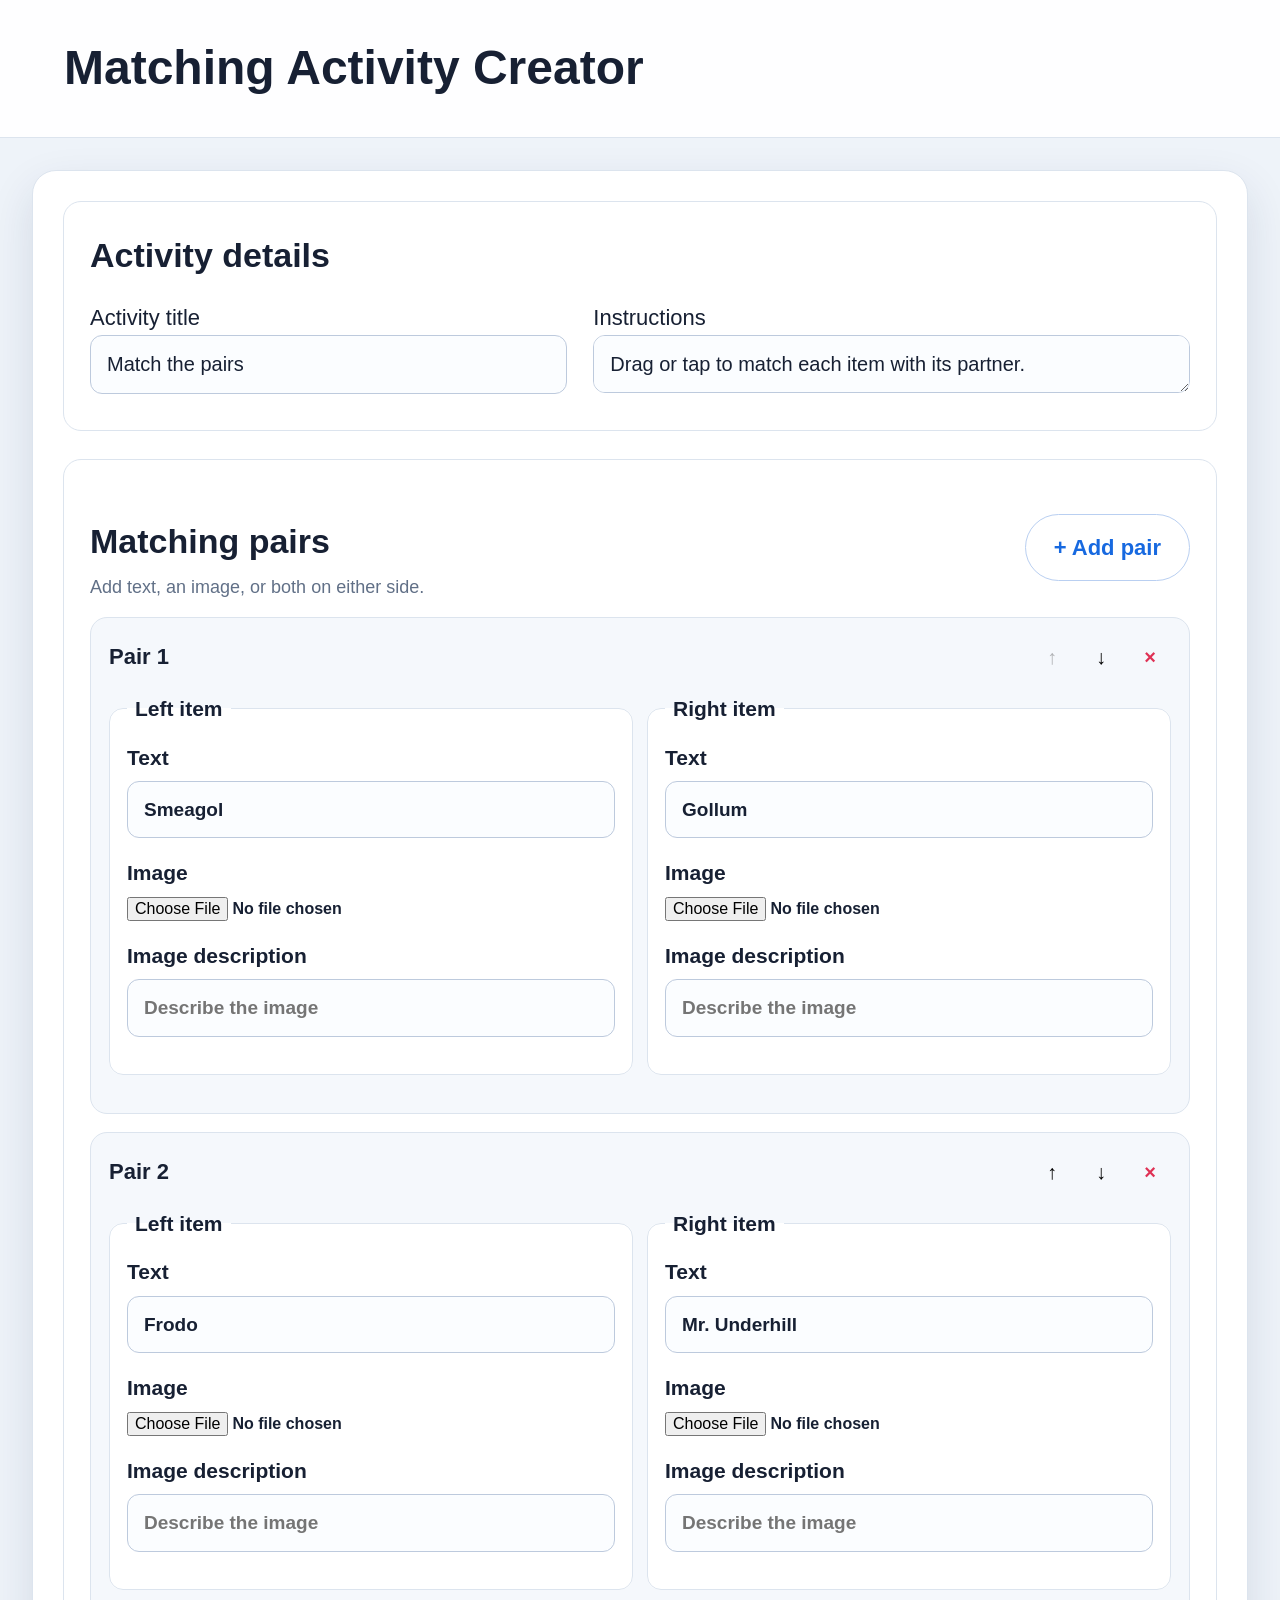
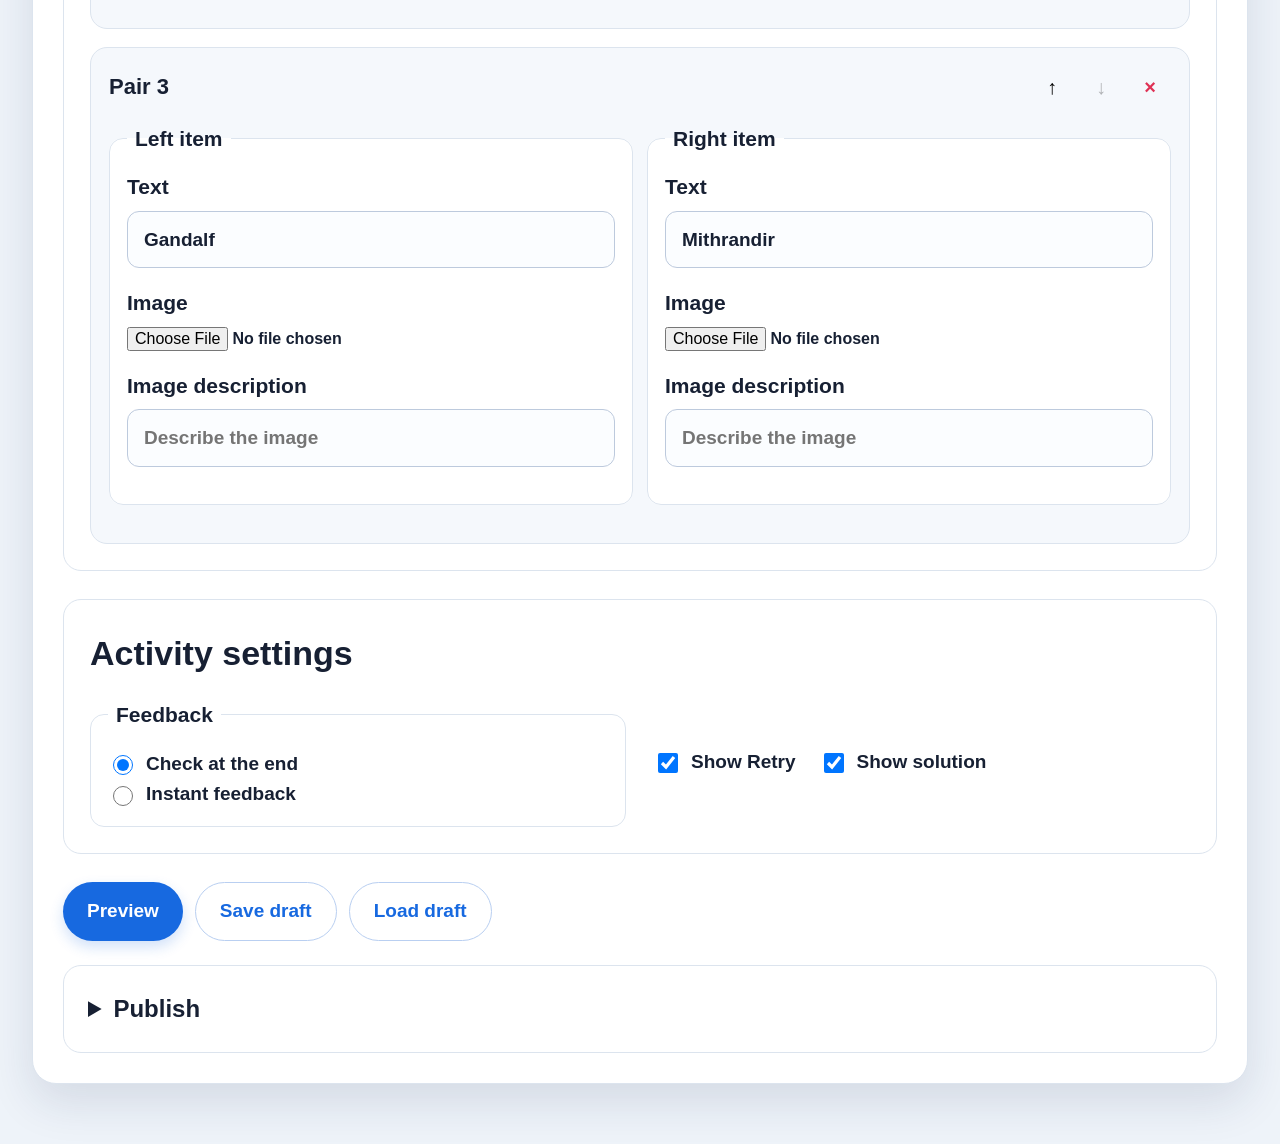
==== commit 2514cba8: "Update index.html" ====
--- a/index.html
+++ b/index.html
@@ -373,17 +373,11 @@
 
     <article
       class="pair-editor"
-      draggable="true"
     >
 
       <div class="pair-editor-top">
 
-        <span
-          class="drag-handle"
-          aria-hidden="true"
-        >
-          ⋮⋮
-        </span>
+
 
         <strong class="pair-number"></strong>
 
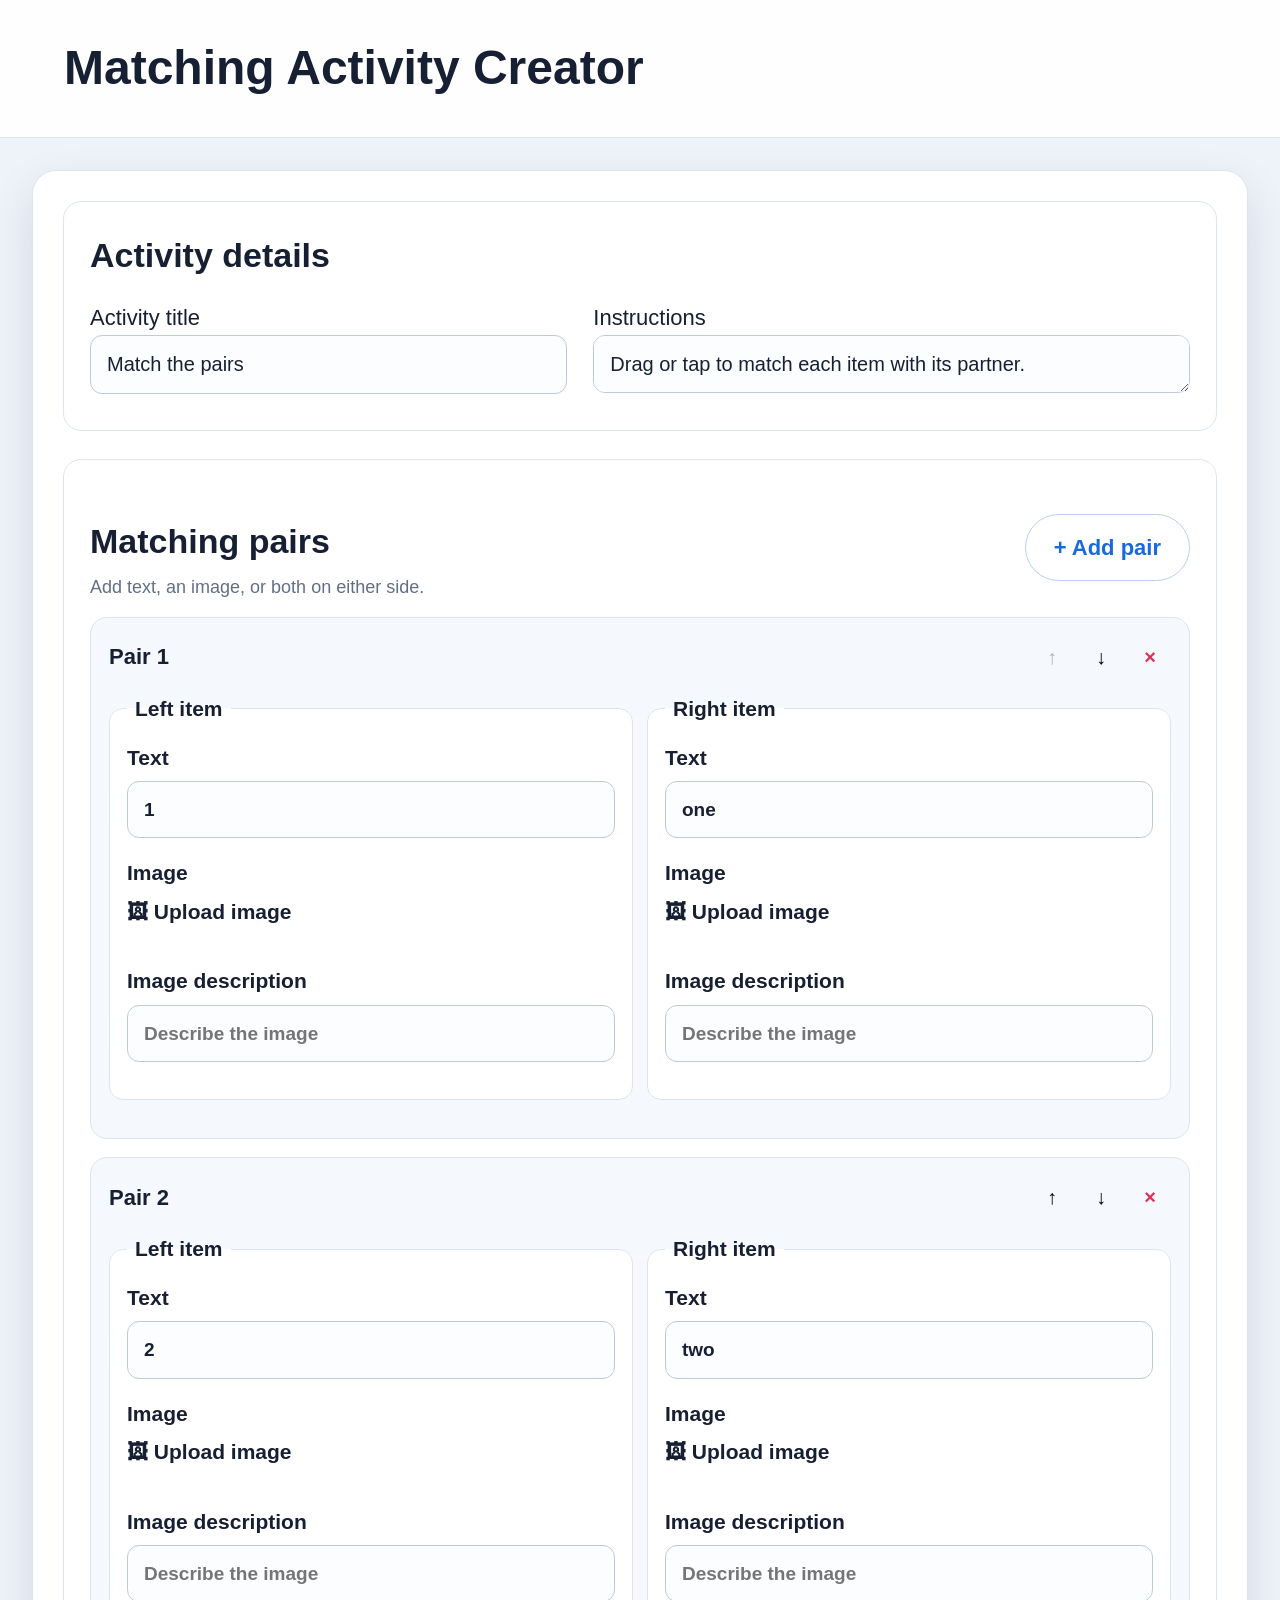
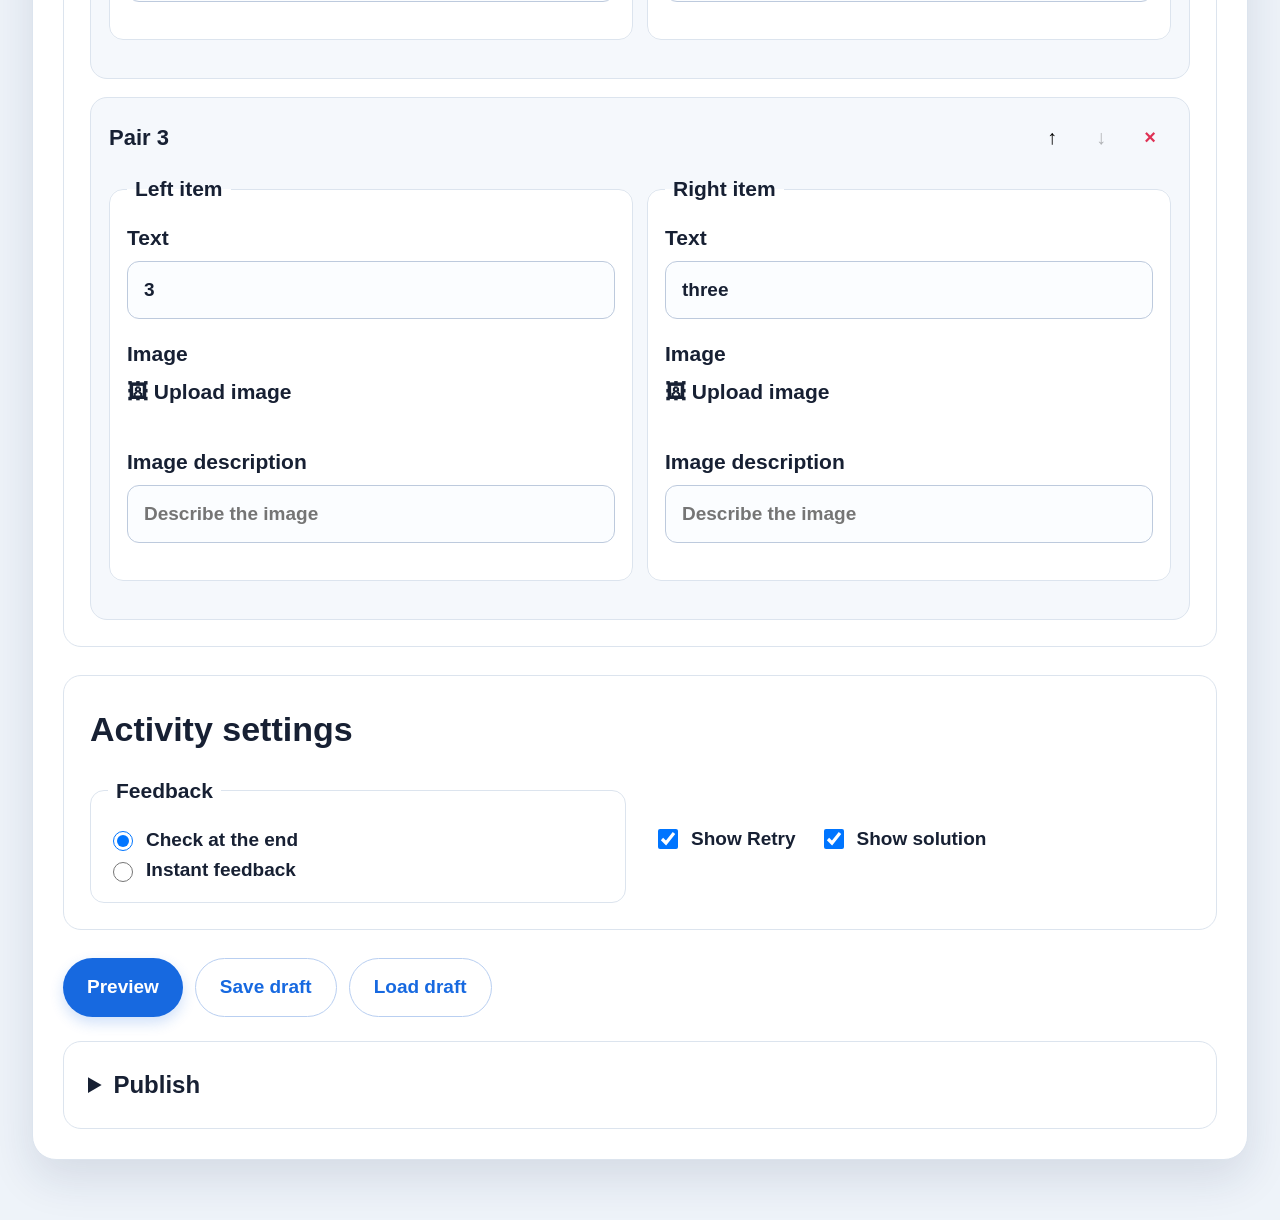
==== commit 555c9aa3: "Update index.html" ====
--- a/index.html
+++ b/index.html
@@ -426,15 +426,22 @@
             >
           </label>
 
-          <label>
-            Image
-
-            <input
-              class="left-image"
-              type="file"
-              accept="image/*"
-            >
-          </label>
+<label>
+  Image
+
+  <label class="upload-button">
+
+    🖼 Upload image
+
+    <input
+      class="left-image"
+      type="file"
+      accept="image/*"
+      hidden
+    >
+
+  </label>
+</label>
 
           <label>
             Image description
@@ -476,15 +483,22 @@
             >
           </label>
 
-          <label>
-            Image
-
-            <input
-              class="right-image"
-              type="file"
-              accept="image/*"
-            >
-          </label>
+<label>
+  Image
+
+  <label class="upload-button">
+
+    🖼 Upload image
+
+    <input
+      class="right-image"
+      type="file"
+      accept="image/*"
+      hidden
+    >
+
+  </label>
+</label>
 
           <label>
             Image description
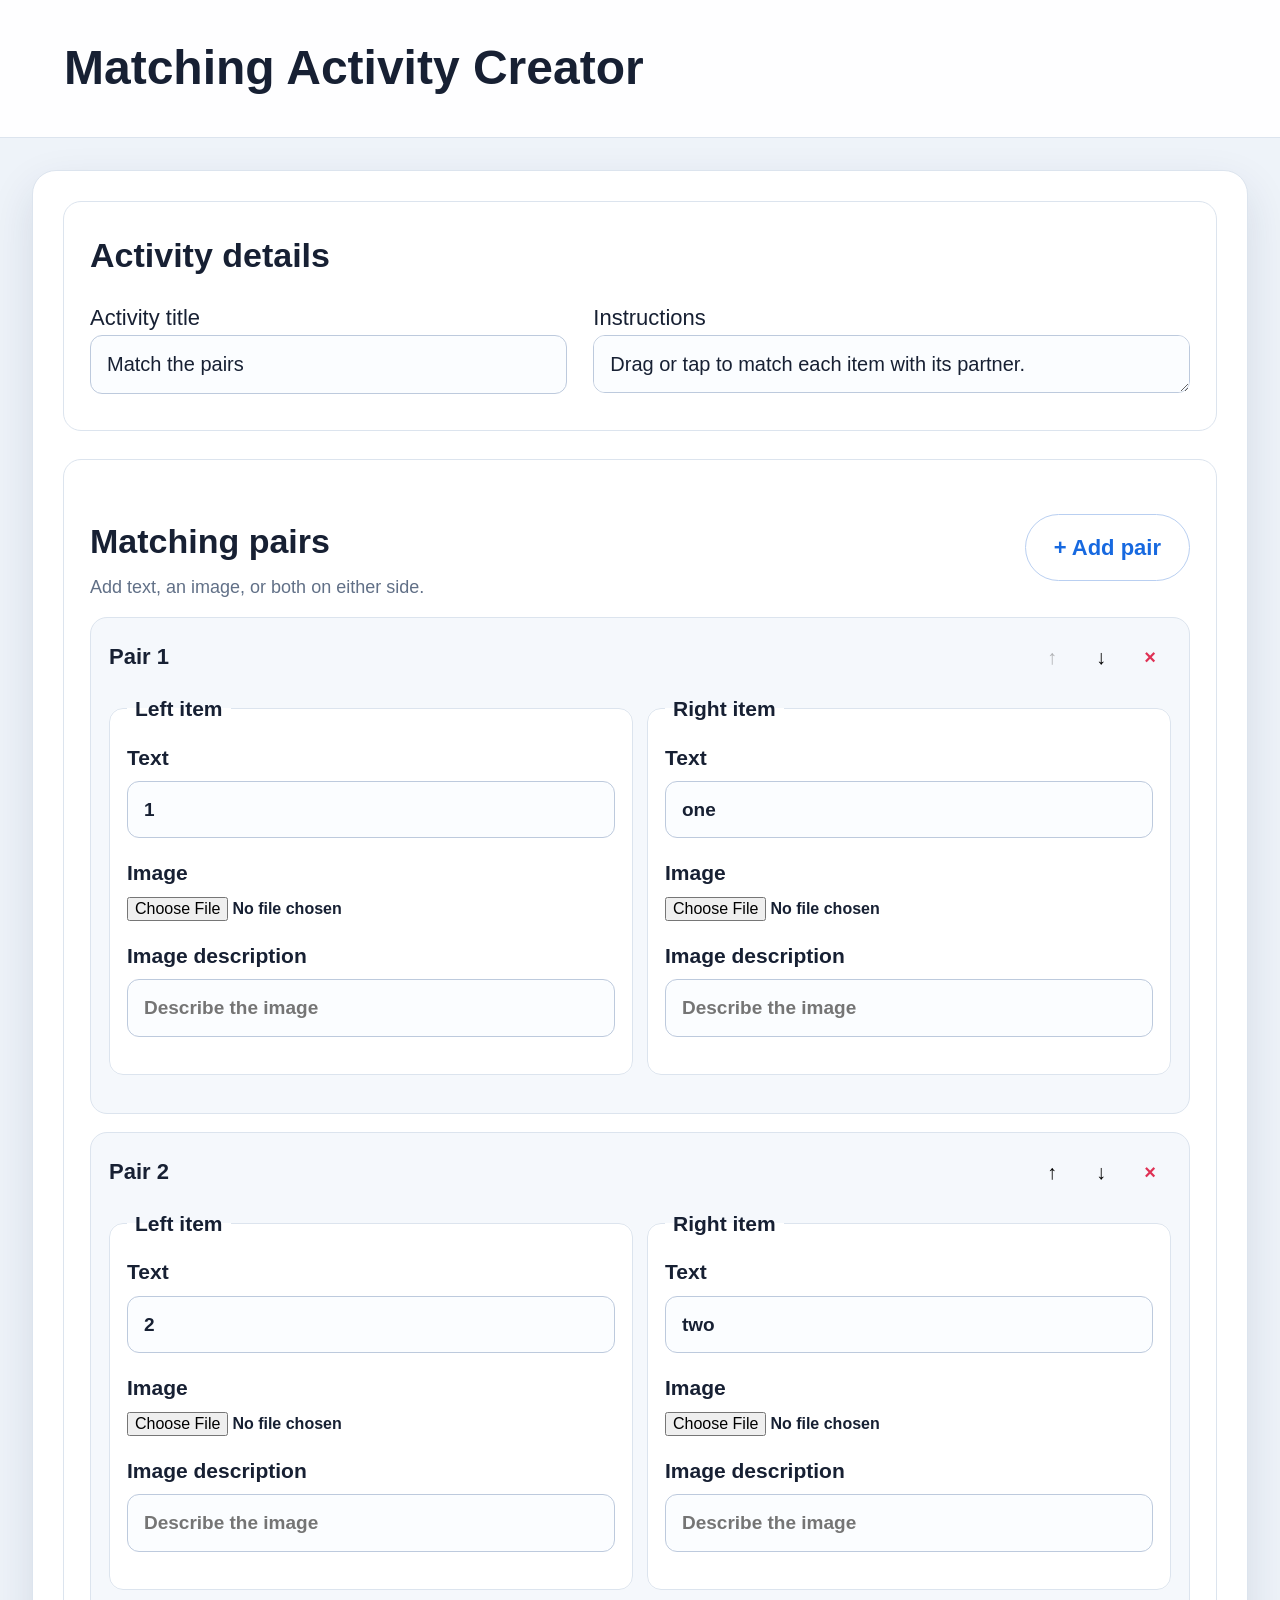
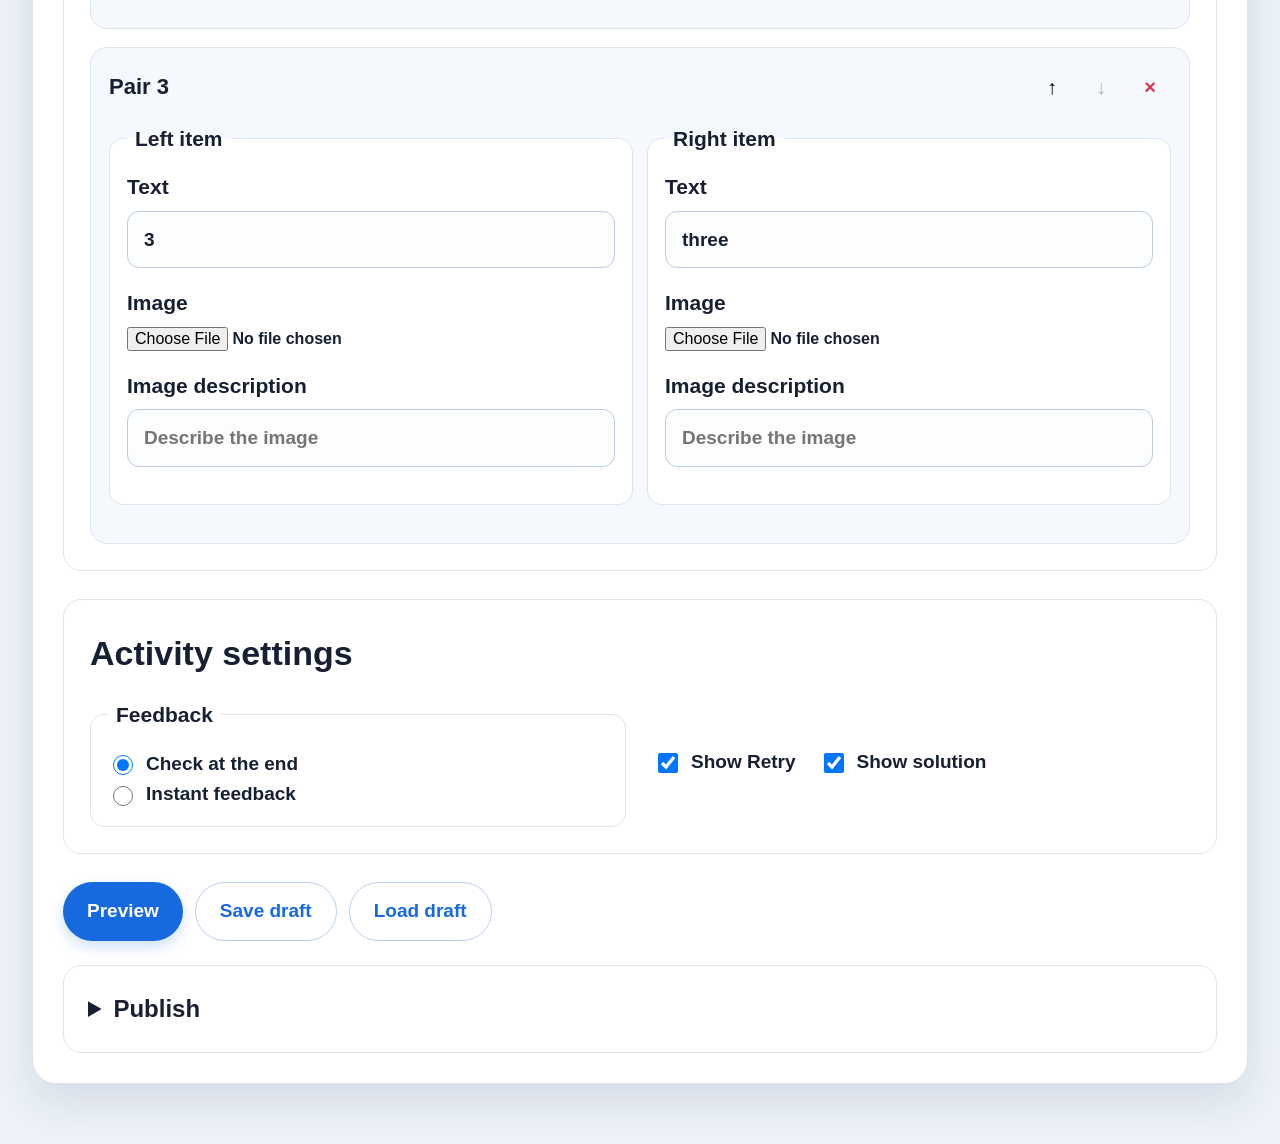
==== commit cd20f0d4: "Update index.html" ====
--- a/index.html
+++ b/index.html
@@ -429,18 +429,12 @@
 <label>
   Image
 
-  <label class="upload-button">
-
-    🖼 Upload image
-
-    <input
-      class="left-image"
-      type="file"
-      accept="image/*"
-      hidden
-    >
-
-  </label>
+  <input
+    class="left-image"
+    type="file"
+    accept="image/*"
+  >
+</label>
 </label>
 
           <label>
@@ -486,18 +480,12 @@
 <label>
   Image
 
-  <label class="upload-button">
-
-    🖼 Upload image
-
-    <input
-      class="right-image"
-      type="file"
-      accept="image/*"
-      hidden
-    >
-
-  </label>
+  <input
+    class="right-image"
+    type="file"
+    accept="image/*"
+  >
+</label>
 </label>
 
           <label>
--- a/css/creator.css
+++ b/css/creator.css
@@ -201,6 +201,25 @@
 
   font-size: 18px;
 }
+.text-button {
+  margin-top: 10px;
+
+  padding: 0;
+
+  border: 0;
+
+  background: none;
+
+  color: #d43b3b;
+
+  font-weight: 600;
+
+  cursor: pointer;
+}
+
+.text-button:hover {
+  text-decoration: underline;
+}
 
 /* Pair sides */
 
@@ -241,7 +260,6 @@
 
   border-radius: 10px;
 }
-
 /* Main creator actions */
 
 .creator-actions,
